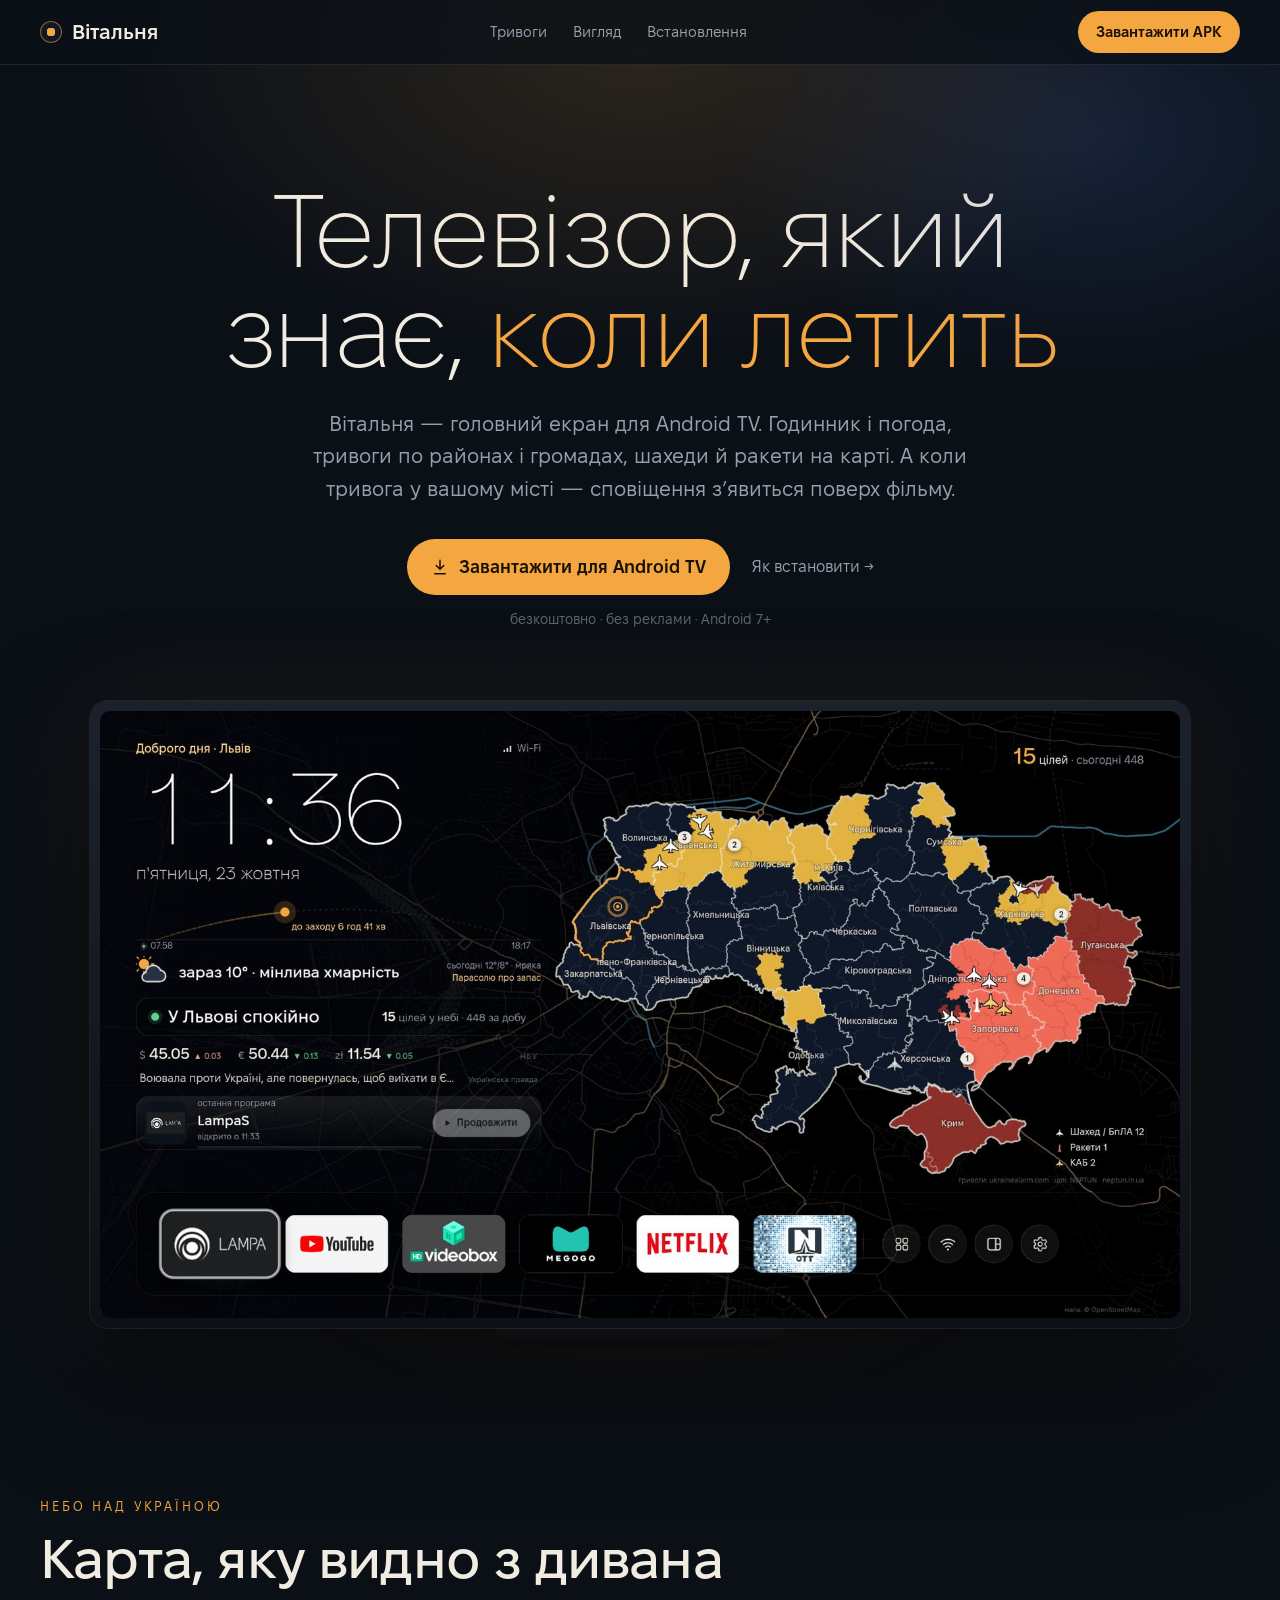
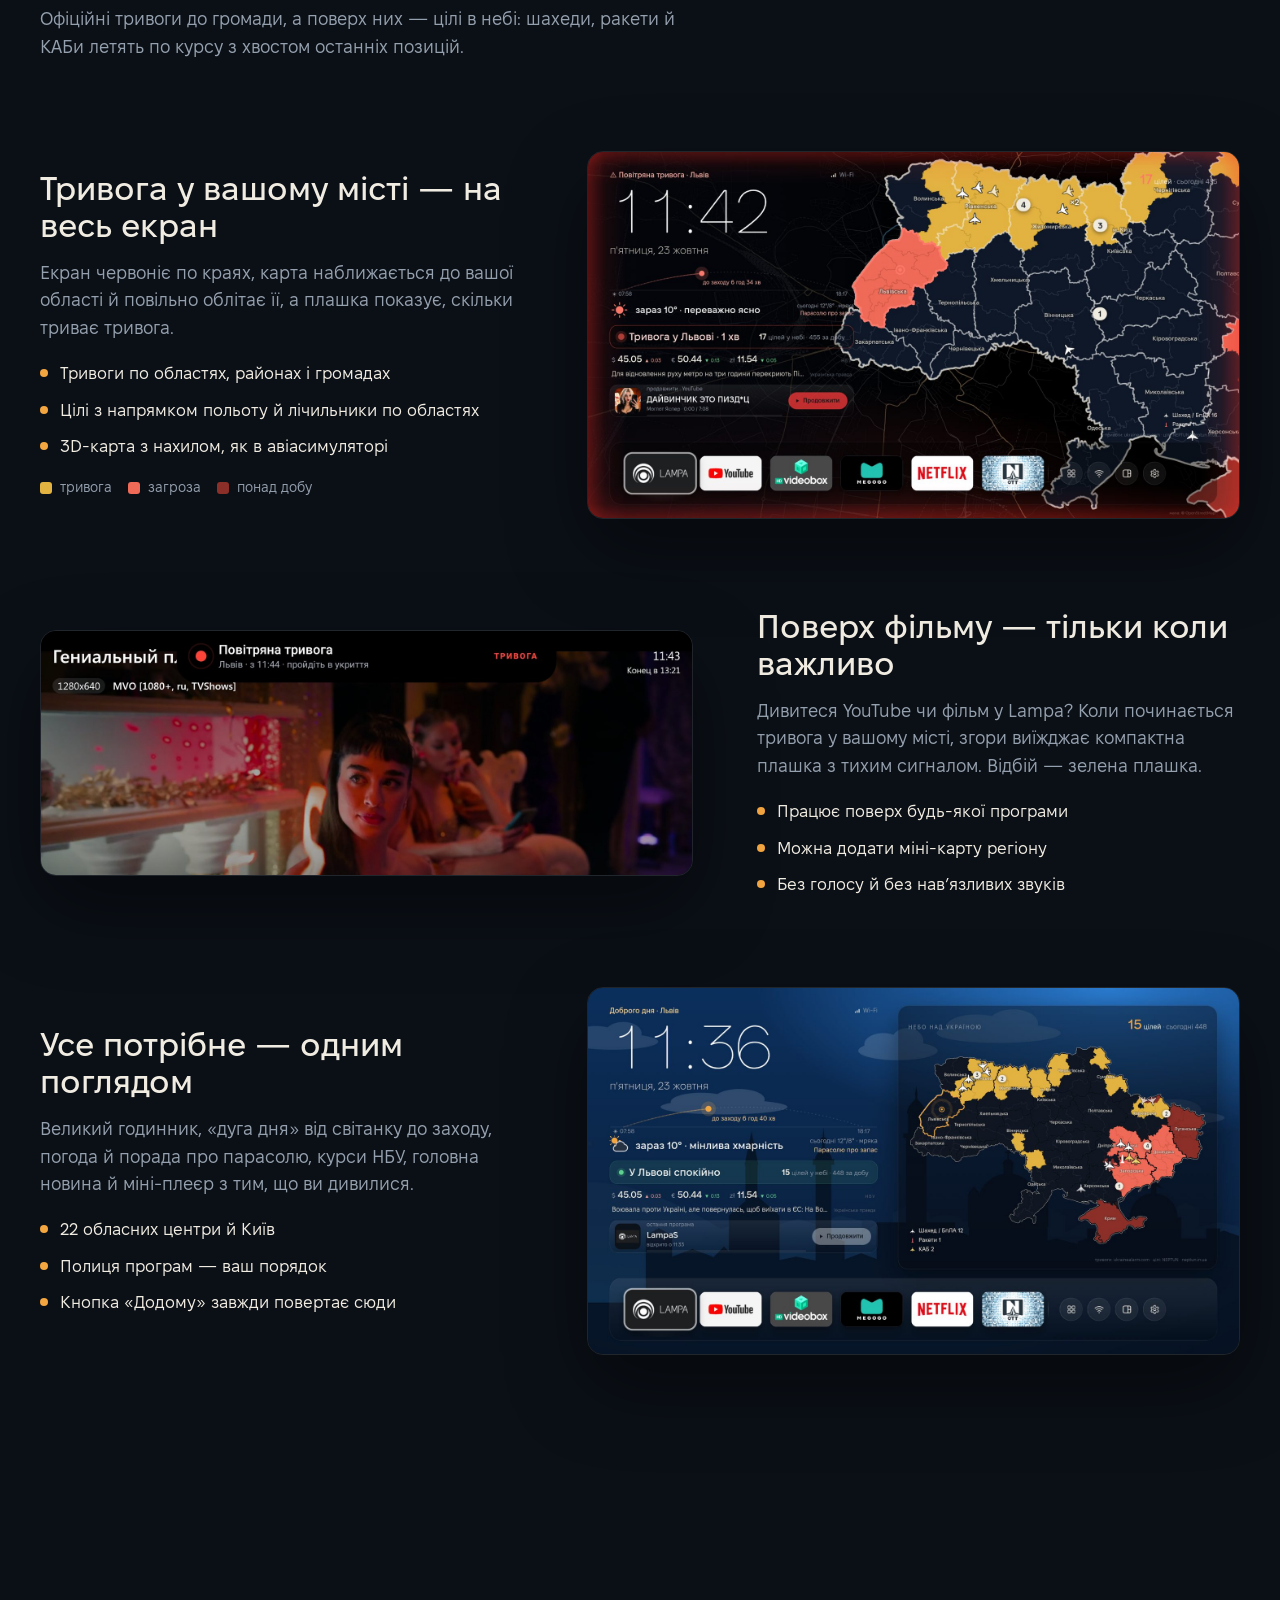
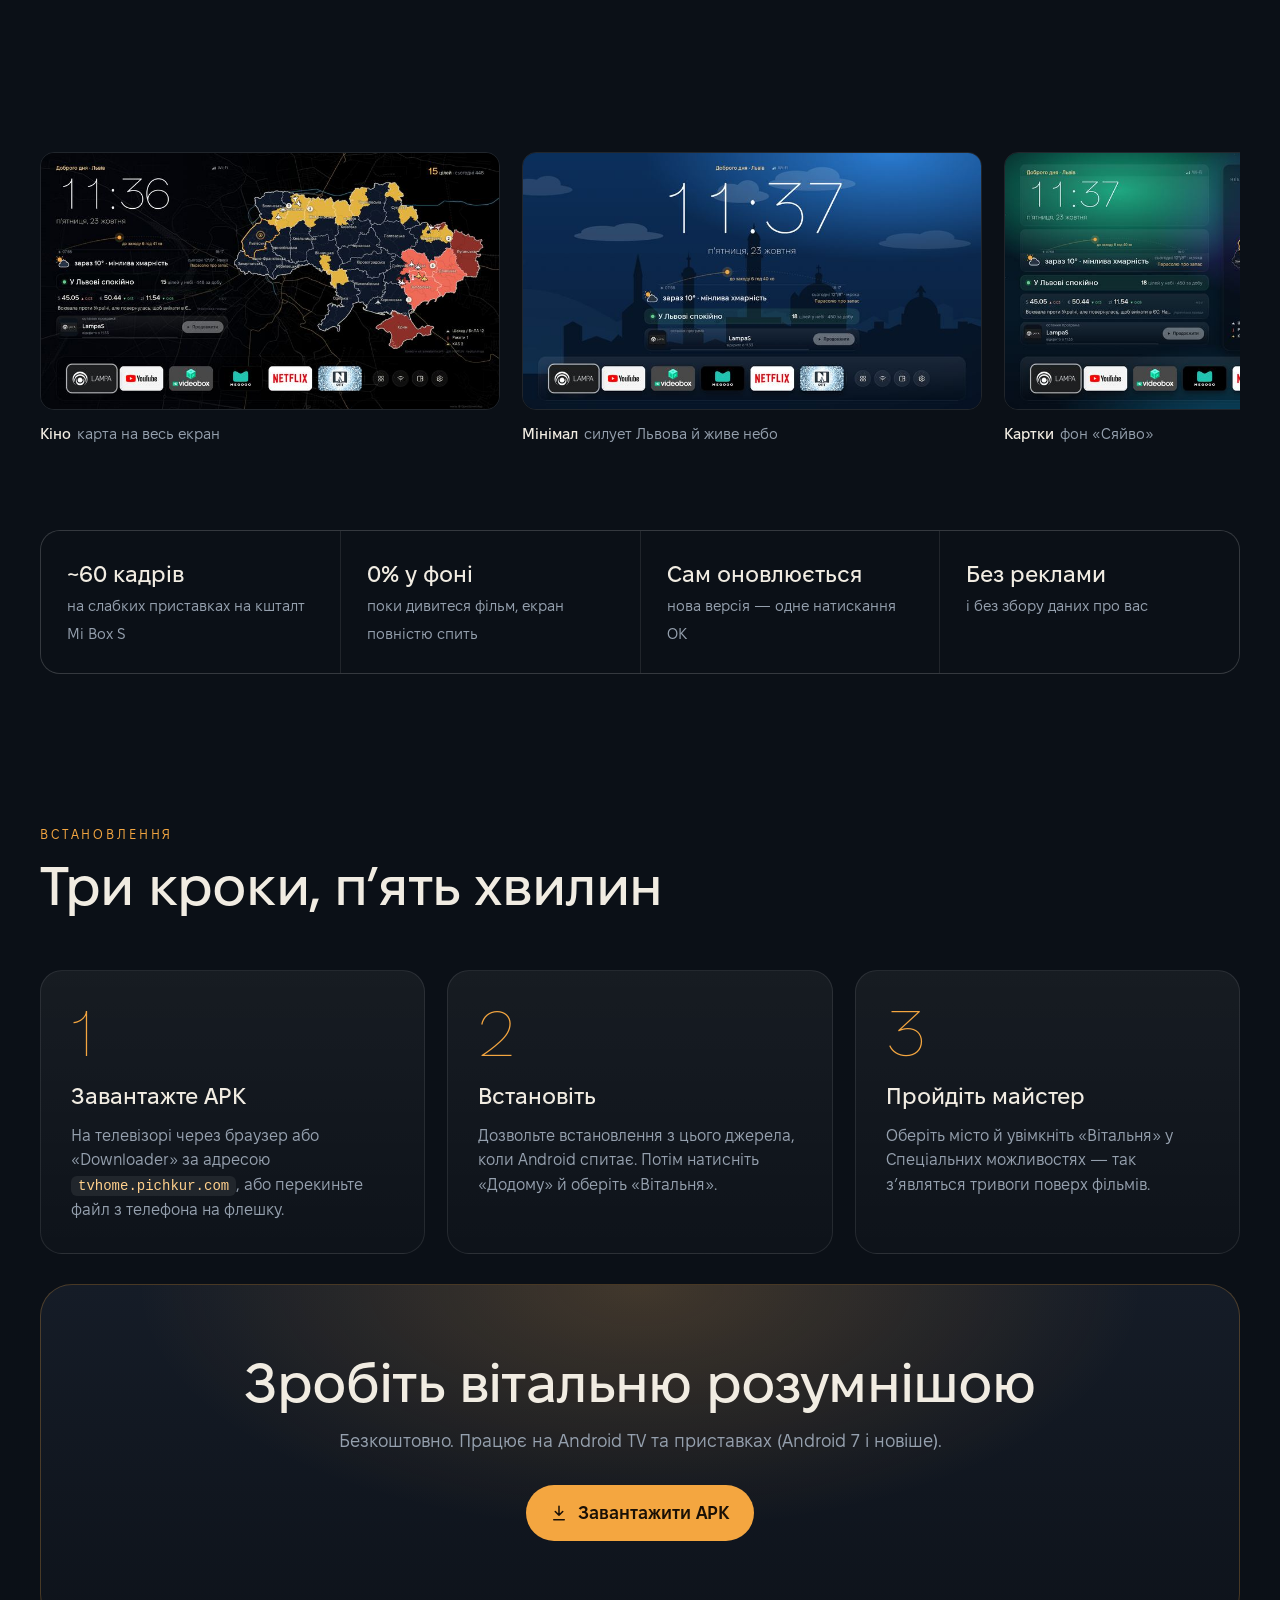
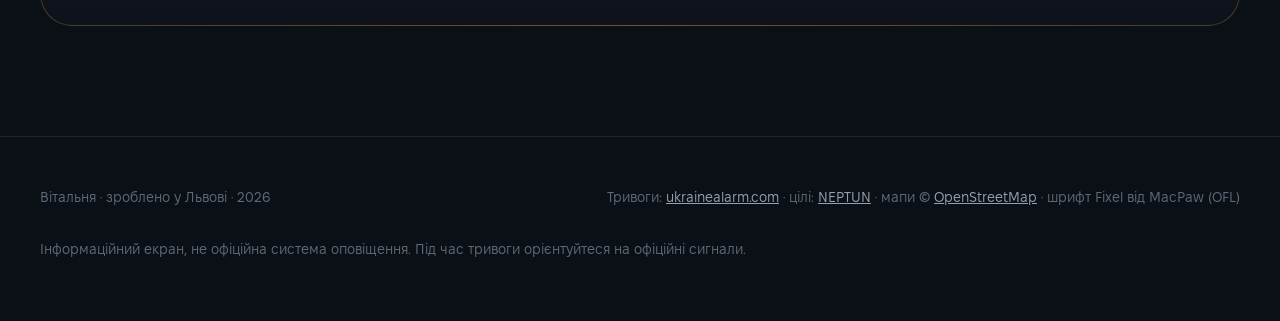
==== site/index.html @ 14747a19 "Landing page (site/) at tvhome.pichkur.com: hero with the TV, live alert count, features, layouts ga" ====
<!doctype html>
<html lang="uk">
<head>
<meta charset="utf-8">
<meta name="viewport" content="width=device-width, initial-scale=1">
<title>Вітальня — головний екран для Android TV</title>
<meta name="description" content="Головний екран для Android TV: годинник, погода, повітряні тривоги по районах і шахеди на карті в реальному часі. Безкоштовно, без реклами.">
<meta property="og:title" content="Вітальня — головний екран для Android TV">
<meta property="og:description" content="Тривоги по районах, шахеди на карті, сповіщення поверх фільмів. Безкоштовно.">
<meta property="og:image" content="img/hero.jpg">
<meta name="theme-color" content="#0b1017">
<link rel="icon" href="data:image/svg+xml,%3Csvg xmlns='http://www.w3.org/2000/svg' viewBox='0 0 32 32'%3E%3Ccircle cx='16' cy='16' r='15' fill='%230b1017'/%3E%3Ccircle cx='16' cy='16' r='6' fill='%23f4a640'/%3E%3C/svg%3E">
<style>
@font-face { font-family: 'Fixel Display'; src: url(fonts/FixelDisplay-Thin.woff2) format('woff2'); font-weight: 100; font-display: swap; }
@font-face { font-family: 'Fixel Display'; src: url(fonts/FixelDisplay-ExtraLight.woff2) format('woff2'); font-weight: 200; font-display: swap; }
@font-face { font-family: 'Fixel Display'; src: url(fonts/FixelDisplay-Medium.woff2) format('woff2'); font-weight: 500; font-display: swap; }
@font-face { font-family: 'Fixel Display'; src: url(fonts/FixelDisplay-SemiBold.woff2) format('woff2'); font-weight: 600; font-display: swap; }
@font-face { font-family: 'Fixel Text'; src: url(fonts/FixelText-Regular.woff2) format('woff2'); font-weight: 400; font-display: swap; }
@font-face { font-family: 'Fixel Text'; src: url(fonts/FixelText-Medium.woff2) format('woff2'); font-weight: 500; font-display: swap; }
@font-face { font-family: 'Fixel Text'; src: url(fonts/FixelText-SemiBold.woff2) format('woff2'); font-weight: 600; font-display: swap; }

:root {
  --ink: #0b1017; --ink-2: #111824; --ivory: #f1ece2; --muted: #95a0ae; --dim: #5f6a78;
  --amber: #f4a640; --amber-soft: #ffd08c; --red: #ff5a4e; --yellow: #e3b341; --green: #5fd38d;
  --line: rgba(255,255,255,.09);
}
* { box-sizing: border-box; margin: 0; padding: 0; }
html { scroll-behavior: smooth; }
body { background: var(--ink); color: var(--ivory); font-family: 'Fixel Text', system-ui, sans-serif; font-size: 18px; line-height: 1.55; -webkit-font-smoothing: antialiased; overflow-x: hidden; }
a { color: inherit; }
img { display: block; max-width: 100%; height: auto; }
.wrap { width: min(1200px, 100% - 32px); margin: 0 auto; }

/* ---------- top ---------- */
nav { position: sticky; top: 0; z-index: 10; backdrop-filter: blur(14px); -webkit-backdrop-filter: blur(14px); background: rgba(11,16,23,.72); border-bottom: 1px solid var(--line); }
nav .wrap { display: flex; align-items: center; justify-content: space-between; height: 64px; }
.brand { display: flex; align-items: center; gap: 10px; font-family: 'Fixel Display'; font-weight: 600; font-size: 20px; text-decoration: none; }
.brand i { width: 22px; height: 22px; border-radius: 50%; background: radial-gradient(circle, var(--amber) 0 30%, var(--ink-2) 32%); border: 1px solid rgba(244,166,64,.5); }
nav .links { display: flex; gap: 26px; font-size: 15px; color: var(--muted); }
nav .links a { text-decoration: none; }
nav .links a:hover { color: var(--ivory); }
.btn { display: inline-flex; align-items: center; gap: 10px; padding: 14px 24px; border-radius: 999px; background: var(--amber); color: #1a1006; font-weight: 600; text-decoration: none; transition: transform .2s, box-shadow .2s; }
.btn:hover { transform: translateY(-2px); box-shadow: 0 12px 30px rgba(244,166,64,.35); }
.btn.small { padding: 9px 18px; font-size: 15px; }
.btn svg { width: 18px; height: 18px; }
.ghost { color: var(--muted); text-decoration: none; font-size: 16px; }
.ghost:hover { color: var(--ivory); }

/* ---------- hero ---------- */
.hero { position: relative; padding: 90px 0 40px; text-align: center; }
.hero::before { content: ''; position: absolute; inset: -200px 0 auto; height: 900px; pointer-events: none;
  background: radial-gradient(60% 50% at 50% 20%, rgba(244,166,64,.14), transparent 70%), radial-gradient(40% 40% at 85% 30%, rgba(70,110,200,.18), transparent 70%); }
.kicker { display: inline-flex; align-items: center; gap: 10px; padding: 6px 14px 6px 8px; border-radius: 999px; border: 1px solid var(--line); background: rgba(255,255,255,.03); font-size: 14px; color: var(--muted); }
.kicker b { display: inline-flex; align-items: center; gap: 6px; padding: 2px 10px; border-radius: 999px; background: rgba(255,90,78,.14); color: #ffb3a8; font-weight: 500; }
.kicker b::before { content: ''; width: 7px; height: 7px; border-radius: 50%; background: var(--red); animation: pulse 1.6s ease-in-out infinite; }
.kicker.calm b { background: rgba(95,211,141,.12); color: #bdf2d1; }
.kicker.calm b::before { background: var(--green); }
@keyframes pulse { 50% { opacity: .35; transform: scale(1.4); } }
h1 { margin-top: 26px; font-family: 'Fixel Display'; font-weight: 200; font-size: clamp(44px, 8vw, 104px); line-height: .98; letter-spacing: -.025em; }
h1 em { font-style: normal; color: var(--amber); }
.lead { max-width: 680px; margin: 26px auto 0; font-size: clamp(17px, 2vw, 21px); color: var(--muted); }
.cta { display: flex; gap: 22px; align-items: center; justify-content: center; margin-top: 34px; flex-wrap: wrap; }
.ver { font-size: 14px; color: var(--dim); margin-top: 14px; }

/* the TV */
.tv { position: relative; width: min(1100px, 100%); margin: 70px auto 0; }
.tv .screen { position: relative; border-radius: 18px; padding: 10px; background: linear-gradient(180deg, #1c222c, #0d1117); box-shadow: 0 0 0 1px rgba(255,255,255,.08), 0 50px 120px rgba(0,0,0,.6), 0 0 120px rgba(244,166,64,.08); }
.tv .screen img { border-radius: 10px; width: 100%; aspect-ratio: 16/9; object-fit: cover; }
.tv .stand { width: 26%; height: 18px; margin: 0 auto; background: linear-gradient(180deg, #161b23, #0b0e13); border-radius: 0 0 14px 14px; }
.tv .glow { position: absolute; inset: 8% 10% -6%; z-index: -1; background: radial-gradient(closest-side, rgba(244,166,64,.22), transparent); filter: blur(40px); }

/* ---------- sections ---------- */
section { padding: 110px 0; }
.eyebrow { font-size: 13px; letter-spacing: .22em; text-transform: uppercase; color: var(--amber); }
h2 { margin-top: 14px; font-family: 'Fixel Display'; font-weight: 500; font-size: clamp(32px, 4.4vw, 54px); line-height: 1.05; letter-spacing: -.015em; max-width: 820px; }
.sub { margin-top: 18px; max-width: 640px; color: var(--muted); }

/* feature rows: text + screenshot, alternating */
.feature { display: grid; grid-template-columns: 1fr 1.35fr; gap: 64px; align-items: center; margin-top: 90px; }
.feature.flip { grid-template-columns: 1.35fr 1fr; }
.feature.flip .shot { order: -1; }
.feature h3 { font-family: 'Fixel Display'; font-weight: 500; font-size: 32px; line-height: 1.15; }
.feature p { margin-top: 14px; color: var(--muted); }
.feature ul { margin-top: 18px; list-style: none; display: grid; gap: 10px; }
.feature li { display: flex; gap: 12px; color: var(--ivory); font-size: 17px; }
.feature li::before { content: ''; flex: none; width: 8px; height: 8px; margin-top: 9px; border-radius: 50%; background: var(--amber); }
.shot { position: relative; border-radius: 16px; overflow: hidden; border: 1px solid var(--line); box-shadow: 0 30px 80px rgba(0,0,0,.45); }
.shot img { width: 100%; aspect-ratio: 16/9; object-fit: cover; }
.shot.crop img { object-position: 50% 0; aspect-ratio: 16/6; }
.legend { display: flex; gap: 16px; margin-top: 18px; flex-wrap: wrap; font-size: 14px; color: var(--muted); }
.legend span { display: inline-flex; align-items: center; gap: 8px; }
.legend i { width: 12px; height: 12px; border-radius: 3px; }

/* layouts gallery */
.gallery { margin-top: 50px; display: flex; gap: 22px; overflow-x: auto; scroll-snap-type: x mandatory; padding: 4px 0 24px; scrollbar-width: thin; }
.gallery figure { flex: 0 0 min(460px, 82vw); scroll-snap-align: start; }
.gallery img { border-radius: 14px; border: 1px solid var(--line); aspect-ratio: 16/9; object-fit: cover; }
.gallery figcaption { margin-top: 12px; font-size: 15px; color: var(--muted); }
.gallery figcaption b { color: var(--ivory); font-weight: 500; margin-right: 6px; }

/* install steps */
.steps { margin-top: 56px; display: grid; grid-template-columns: repeat(3, 1fr); gap: 22px; }
.step { padding: 30px; border-radius: 22px; background: linear-gradient(180deg, rgba(255,255,255,.05), rgba(255,255,255,.015)); border: 1px solid var(--line); }
.step .n { font-family: 'Fixel Display'; font-weight: 100; font-size: 64px; line-height: 1; color: var(--amber); }
.step h3 { margin-top: 14px; font-family: 'Fixel Display'; font-weight: 500; font-size: 22px; }
.step p { margin-top: 10px; font-size: 16px; color: var(--muted); }
.step code { font-family: ui-monospace, monospace; font-size: 14px; padding: 2px 7px; border-radius: 6px; background: rgba(255,255,255,.07); color: var(--amber-soft); }

/* download band */
.band { position: relative; margin-top: 30px; padding: 70px 40px; border-radius: 32px; text-align: center; overflow: hidden;
  background: radial-gradient(70% 120% at 50% 0%, rgba(244,166,64,.2), transparent 60%), linear-gradient(180deg, #151c27, #0e131b); border: 1px solid rgba(244,166,64,.25); }
.band h2 { margin: 0 auto; }
.band .sub { margin: 16px auto 0; }
.band .cta { margin-top: 30px; }

.facts { margin-top: 60px; display: grid; grid-template-columns: repeat(4, 1fr); gap: 1px; background: var(--line); border-radius: 20px; overflow: hidden; border: 1px solid var(--line); }
.facts div { background: var(--ink); padding: 26px; }
.facts b { display: block; font-family: 'Fixel Display'; font-weight: 500; font-size: 22px; }
.facts span { font-size: 15px; color: var(--muted); }

footer { padding: 50px 0 60px; border-top: 1px solid var(--line); color: var(--dim); font-size: 14px; }
footer .wrap { display: flex; justify-content: space-between; gap: 30px; flex-wrap: wrap; }
footer a { color: var(--muted); }

/* reveal on scroll */
.reveal { opacity: 0; transform: translateY(26px); transition: opacity .8s ease, transform .8s cubic-bezier(.16,1,.3,1); }
.reveal.in { opacity: 1; transform: none; }

@media (max-width: 860px) {
  nav .links { display: none; }
  .hero { padding-top: 60px; }
  .feature, .feature.flip { grid-template-columns: 1fr; gap: 28px; margin-top: 70px; }
  .feature.flip .shot { order: 0; }
  .steps, .facts { grid-template-columns: 1fr; }
  section { padding: 80px 0; }
  .band { padding: 50px 22px; }
}
@media (prefers-reduced-motion: reduce) { *, *::before { animation: none !important; transition: none !important; } .reveal { opacity: 1; transform: none; } }
</style>
</head>
<body>

<nav>
  <div class="wrap">
    <a class="brand" href="#"><i></i>Вітальня</a>
    <div class="links"><a href="#alerts">Тривоги</a><a href="#looks">Вигляд</a><a href="#install">Встановлення</a></div>
    <a class="btn small" href="api/public/download/tvhome.apk" download>Завантажити APK</a>
  </div>
</nav>

<header class="hero">
  <div class="wrap">
    <span class="kicker" id="live"><b>наживо</b><span id="live-text">завантажую дані про тривоги…</span></span>
    <h1>Телевізор, який<br>знає, <em>коли летить</em></h1>
    <p class="lead">Вітальня — головний екран для Android TV. Годинник і погода, тривоги по районах і громадах, шахеди й ракети на карті. А коли тривога у вашому місті — сповіщення з’явиться поверх фільму.</p>
    <div class="cta">
      <a class="btn" href="api/public/download/tvhome.apk" download><svg viewBox="0 0 24 24" fill="none" stroke="currentColor" stroke-width="2" stroke-linecap="round" stroke-linejoin="round"><path d="M12 3v12M7 10l5 5 5-5M5 21h14"/></svg>Завантажити для Android TV</a>
      <a class="ghost" href="#install">Як встановити →</a>
    </div>
    <div class="ver" id="ver">безкоштовно · без реклами · Android 7+</div>
    <div class="tv reveal">
      <div class="glow"></div>
      <div class="screen"><img src="img/hero.jpg" alt="Головний екран Вітальні: годинник, погода, статус тривоги у Львові й карта тривог України з цілями" width="1600" height="900"></div>
      <div class="stand"></div>
    </div>
  </div>
</header>

<section id="alerts">
  <div class="wrap">
    <div class="eyebrow reveal">Небо над Україною</div>
    <h2 class="reveal">Карта, яку видно з дивана</h2>
    <p class="sub reveal">Офіційні тривоги до громади, а поверх них — цілі в небі: шахеди, ракети й КАБи летять по курсу з хвостом останніх позицій.</p>

    <div class="feature reveal">
      <div>
        <h3>Тривога у вашому місті — на весь екран</h3>
        <p>Екран червоніє по краях, карта наближається до вашої області й повільно облітає її, а плашка показує, скільки триває тривога.</p>
        <ul><li>Тривоги по областях, районах і громадах</li><li>Цілі з напрямком польоту й лічильники по областях</li><li>3D-карта з нахилом, як в авіасимуляторі</li></ul>
        <div class="legend"><span><i style="background:var(--yellow)"></i>тривога</span><span><i style="background:#ef6a57"></i>загроза</span><span><i style="background:#8b2f28"></i>понад добу</span></div>
      </div>
      <div class="shot"><img src="img/alarm.jpg" alt="Тривожний режим: червоне світіння по краях, карта наближена до Львівщини" loading="lazy" width="1600" height="900"></div>
    </div>

    <div class="feature flip reveal">
      <div>
        <h3>Поверх фільму — тільки коли важливо</h3>
        <p>Дивитеся YouTube чи фільм у Lampa? Коли починається тривога у вашому місті, згори виїжджає компактна плашка з тихим сигналом. Відбій — зелена плашка.</p>
        <ul><li>Працює поверх будь-якої програми</li><li>Можна додати міні-карту регіону</li><li>Без голосу й без нав’язливих звуків</li></ul>
      </div>
      <div class="shot crop"><img src="img/notch.jpg" alt="Плашка «Повітряна тривога · Львів» поверх фільму" loading="lazy" width="1600" height="900"></div>
    </div>

    <div class="feature reveal">
      <div>
        <h3>Усе потрібне — одним поглядом</h3>
        <p>Великий годинник, «дуга дня» від світанку до заходу, погода й порада про парасолю, курси НБУ, головна новина й міні-плеєр з тим, що ви дивилися.</p>
        <ul><li>22 обласних центри й Київ</li><li>Полиця програм — ваш порядок</li><li>Кнопка «Додому» завжди повертає сюди</li></ul>
      </div>
      <div class="shot"><img src="img/classic.jpg" alt="Класичний макет: годинник, погода, курси, плеєр і карта" loading="lazy" width="1600" height="900"></div>
    </div>
  </div>
</section>

<section id="looks" style="padding-top:40px">
  <div class="wrap">
    <div class="eyebrow reveal">Вигляд</div>
    <h2 class="reveal">5 тем, 6 макетів, живі фони</h2>
    <p class="sub reveal">Від «Кіно» з картою на весь екран до спокійного «Мінімалу». Фон — мапа вулиць вашого міста або силует Львова з живим небом за справжньою погодою.</p>
    <div class="gallery reveal">
      <figure><img src="img/hero-s.jpg" alt="" loading="lazy"><figcaption><b>Кіно</b>карта на весь екран</figcaption></figure>
      <figure><img src="img/minimal-s.jpg" alt="" loading="lazy"><figcaption><b>Мінімал</b>силует Львова й живе небо</figcaption></figure>
      <figure><img src="img/cards-s.jpg" alt="" loading="lazy"><figcaption><b>Картки</b>фон «Сяйво»</figcaption></figure>
      <figure><img src="img/mirror-s.jpg" alt="" loading="lazy"><figcaption><b>Дзеркало</b>карта ліворуч</figcaption></figure>
      <figure><img src="img/terminal-s.jpg" alt="" loading="lazy"><figcaption><b>Термінал</b>зелений люмінофор</figcaption></figure>
      <figure><img src="img/paper-s.jpg" alt="" loading="lazy"><figcaption><b>Папір</b>світла денна тема</figcaption></figure>
      <figure><img src="img/settings-s.jpg" alt="" loading="lazy"><figcaption><b>Налаштування</b>усе з пульта</figcaption></figure>
    </div>
    <div class="facts reveal">
      <div><b>~60 кадрів</b><span>на слабких приставках на кшталт Mi Box S</span></div>
      <div><b>0% у фоні</b><span>поки дивитеся фільм, екран повністю спить</span></div>
      <div><b>Сам оновлюється</b><span>нова версія — одне натискання ОК</span></div>
      <div><b>Без реклами</b><span>і без збору даних про вас</span></div>
    </div>
  </div>
</section>

<section id="install" style="padding-top:40px">
  <div class="wrap">
    <div class="eyebrow reveal">Встановлення</div>
    <h2 class="reveal">Три кроки, п’ять хвилин</h2>
    <div class="steps">
      <div class="step reveal"><div class="n">1</div><h3>Завантажте APK</h3><p>На телевізорі через браузер або «Downloader» за адресою <code>tvhome.pichkur.com</code>, або перекиньте файл з телефона на флешку.</p></div>
      <div class="step reveal"><div class="n">2</div><h3>Встановіть</h3><p>Дозвольте встановлення з цього джерела, коли Android спитає. Потім натисніть «Додому» й оберіть «Вітальня».</p></div>
      <div class="step reveal"><div class="n">3</div><h3>Пройдіть майстер</h3><p>Оберіть місто й увімкніть «Вітальня» у Спеціальних можливостях — так з’являться тривоги поверх фільмів.</p></div>
    </div>
    <div class="band reveal">
      <h2>Зробіть вітальню розумнішою</h2>
      <p class="sub">Безкоштовно. Працює на Android TV та приставках (Android 7 і новіше).</p>
      <div class="cta"><a class="btn" href="api/public/download/tvhome.apk" download><svg viewBox="0 0 24 24" fill="none" stroke="currentColor" stroke-width="2" stroke-linecap="round" stroke-linejoin="round"><path d="M12 3v12M7 10l5 5 5-5M5 21h14"/></svg>Завантажити APK</a></div>
      <div class="ver" id="ver2"></div>
    </div>
  </div>
</section>

<footer>
  <div class="wrap">
    <div>Вітальня · зроблено у Львові · <span id="year"></span></div>
    <div>Тривоги: <a href="https://map.ukrainealarm.com" rel="noopener">ukrainealarm.com</a> · цілі: <a href="https://neptun.in.ua" rel="noopener">NEPTUN</a> · мапи © <a href="https://www.openstreetmap.org/copyright" rel="noopener">OpenStreetMap</a> · шрифт Fixel від MacPaw (OFL)</div>
    <div>Інформаційний екран, не офіційна система оповіщення. Під час тривоги орієнтуйтеся на офіційні сигнали.</div>
  </div>
</footer>

<script>
(function () {
  document.getElementById('year').textContent = new Date().getFullYear();
  // reveal on scroll
  var io = 'IntersectionObserver' in window ? new IntersectionObserver(function (es) {
    es.forEach(function (e) { if (e.isIntersecting) { e.target.classList.add('in'); io.unobserve(e.target); } });
  }, { threshold: .12 }) : null;
  document.querySelectorAll('.reveal').forEach(function (el) { io ? io.observe(el) : el.classList.add('in'); });
  // latest version
  fetch('api/public/version').then(function (r) { return r.json(); }).then(function (v) {
    if (!v.versionName) return;
    var t = 'версія ' + v.versionName + ' · безкоштовно · без реклами · Android 7+';
    document.getElementById('ver').textContent = t;
    document.getElementById('ver2').textContent = 'версія ' + v.versionName;
  }).catch(function () {});
  // live alerts count
  var NAMES = 25;
  fetch('api/public/alerts').then(function (r) { return r.json(); }).then(function (a) {
    var states = Object.keys(a.states || {}).length, districts = Object.keys(a.districts || {}).length, comm = Object.keys(a.communities || {}).length;
    var live = document.getElementById('live'), t = document.getElementById('live-text');
    if (!states && !districts && !comm) { live.classList.add('calm'); t.textContent = 'зараз в Україні тривог немає'; return; }
    var parts = [];
    if (states) parts.push(states + ' ' + (states % 10 === 1 && states % 100 !== 11 ? 'область' : states % 10 >= 2 && states % 10 <= 4 && (states % 100 < 12 || states % 100 > 14) ? 'області' : 'областей'));
    if (districts) parts.push(districts + ' ' + (districts % 10 === 1 && districts % 100 !== 11 ? 'район' : districts % 10 >= 2 && districts % 10 <= 4 && (districts % 100 < 12 || districts % 100 > 14) ? 'райони' : 'районів'));
    t.textContent = 'зараз тривога: ' + parts.join(' й ');
  }).catch(function () { document.getElementById('live').style.display = 'none'; });
})();
</script>
</body>
</html>
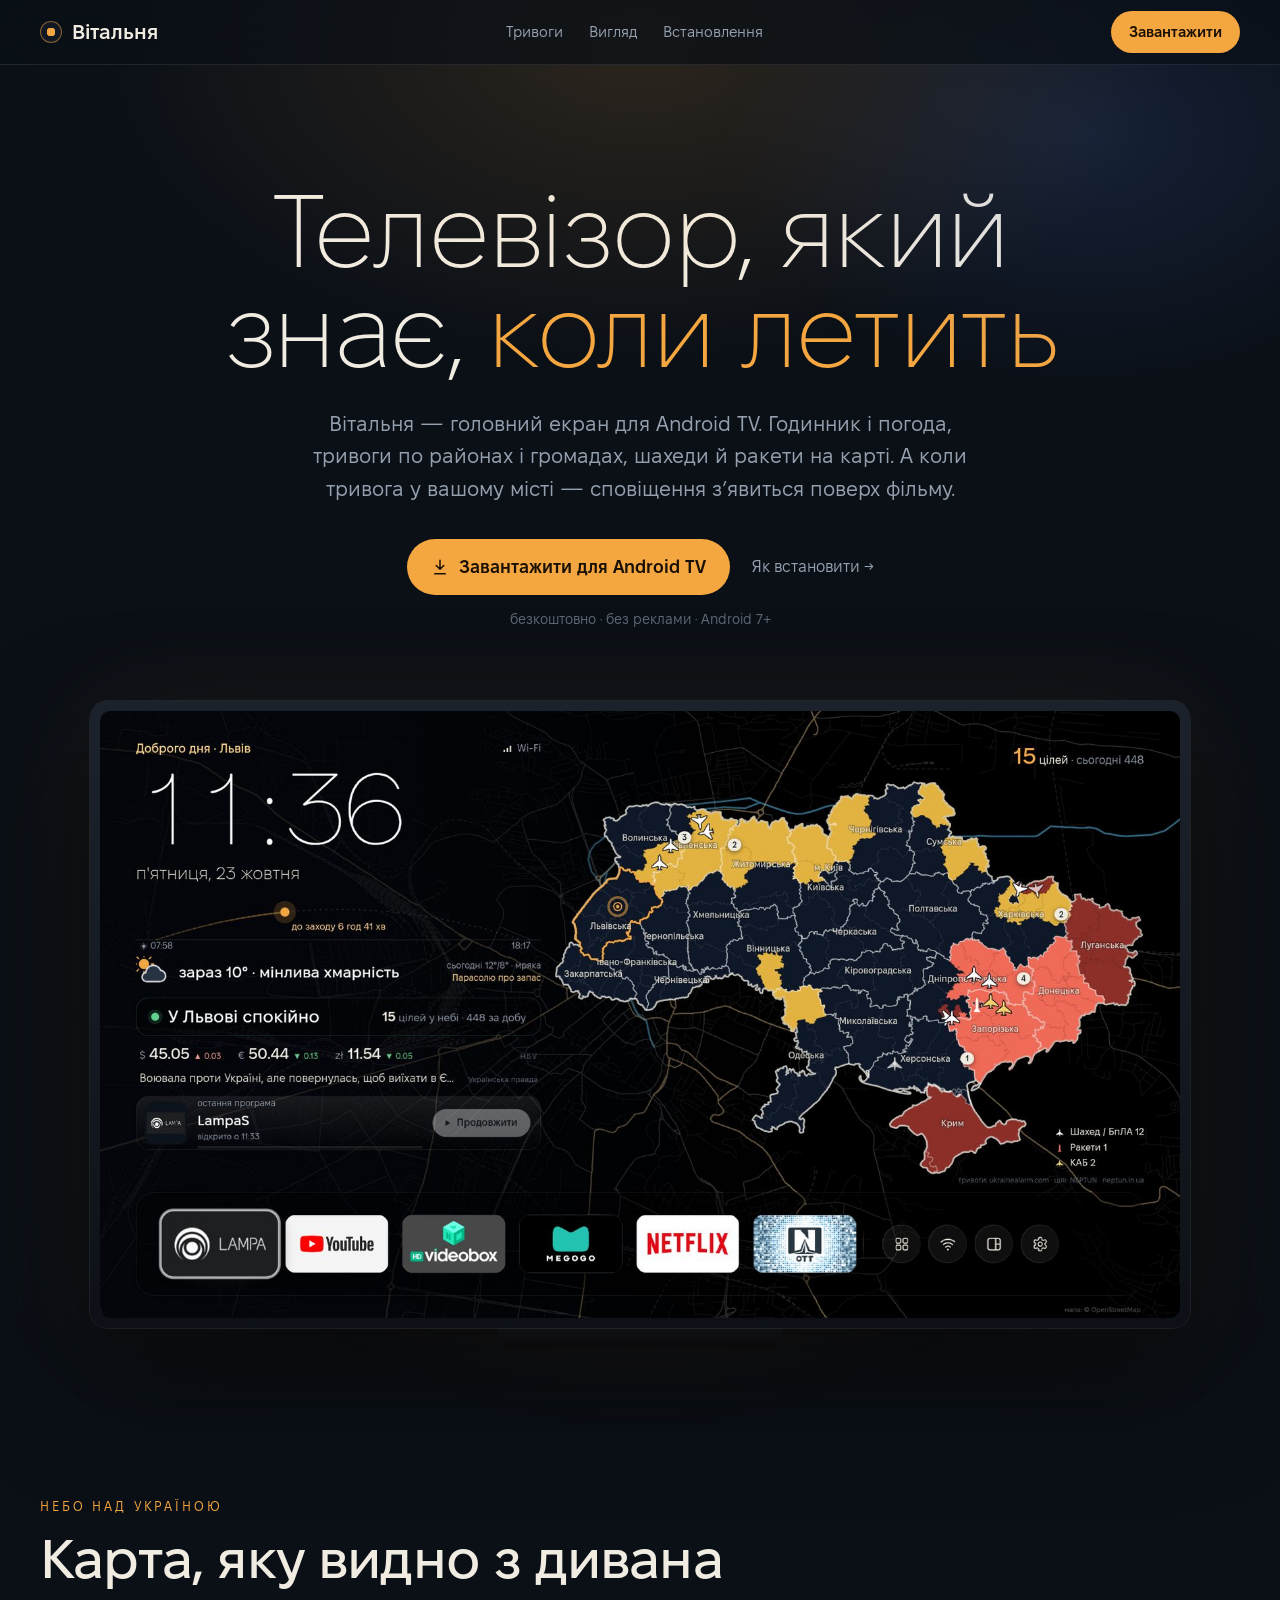
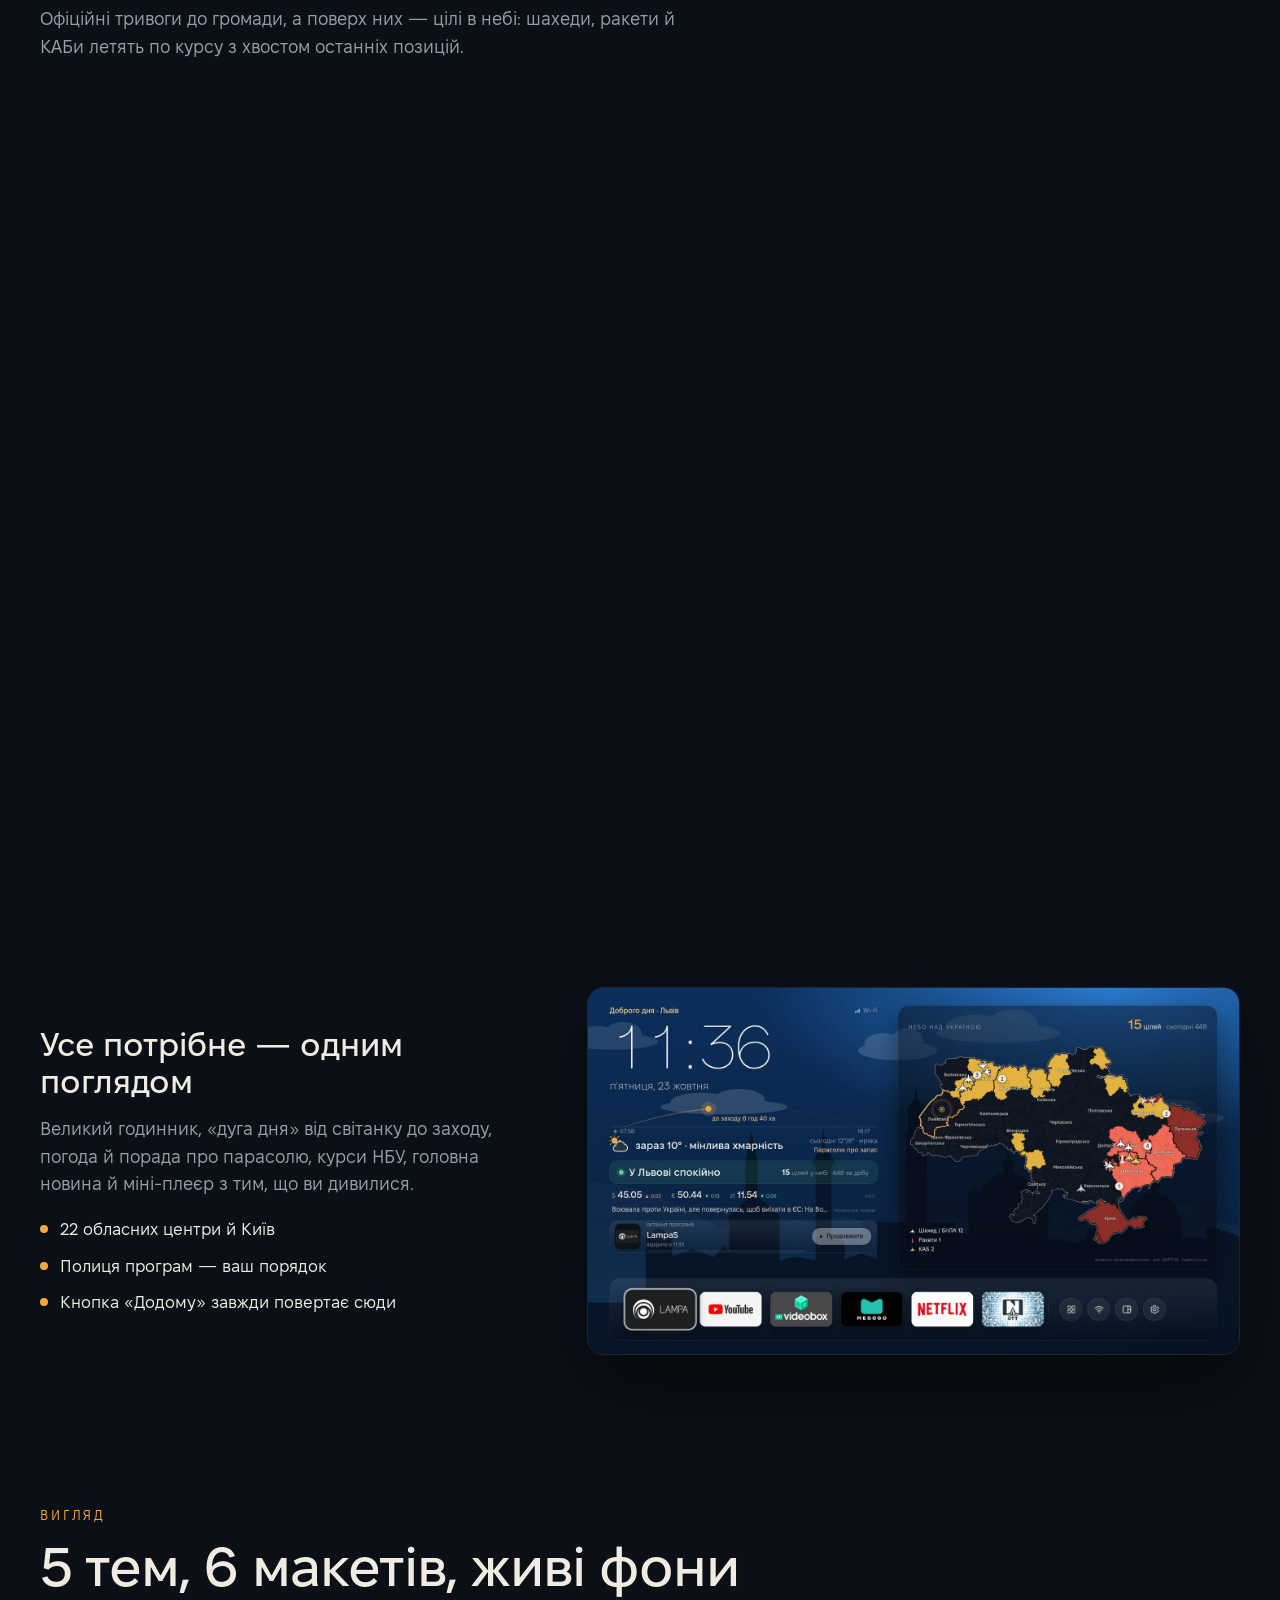
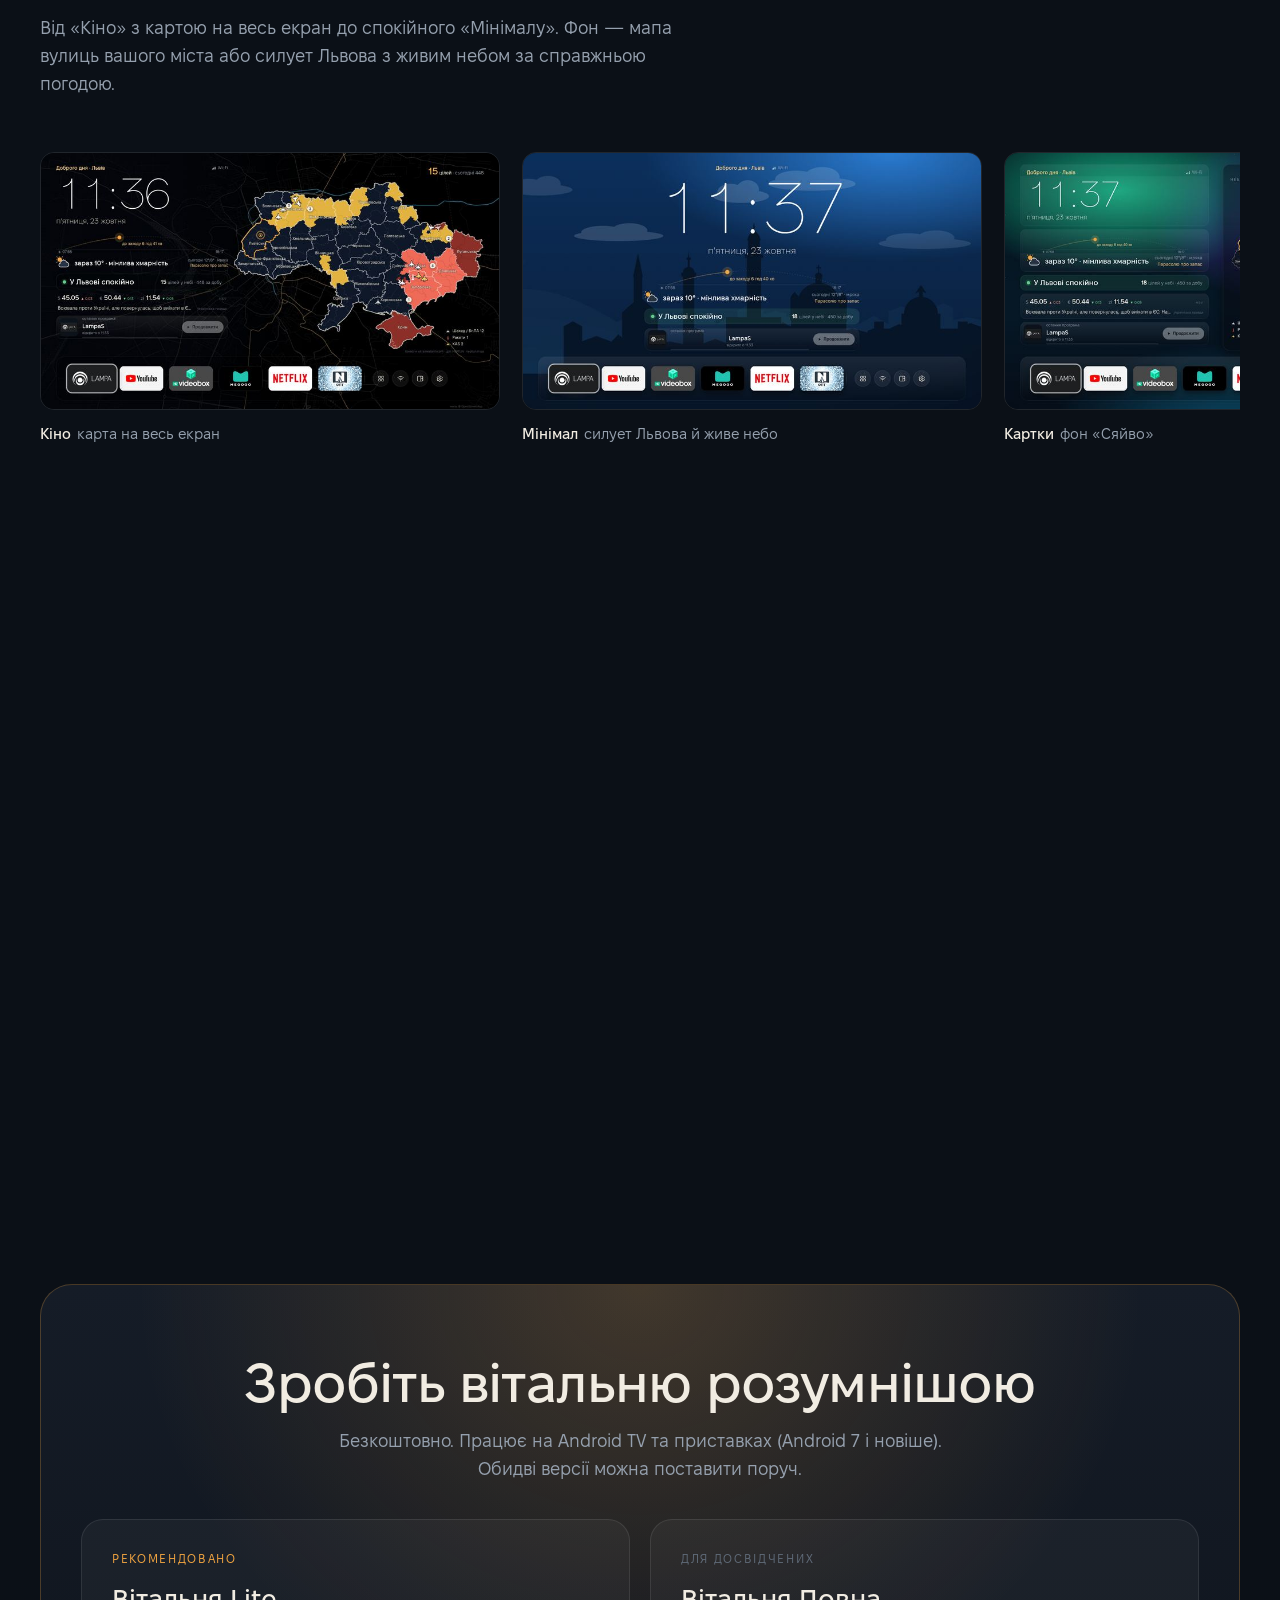
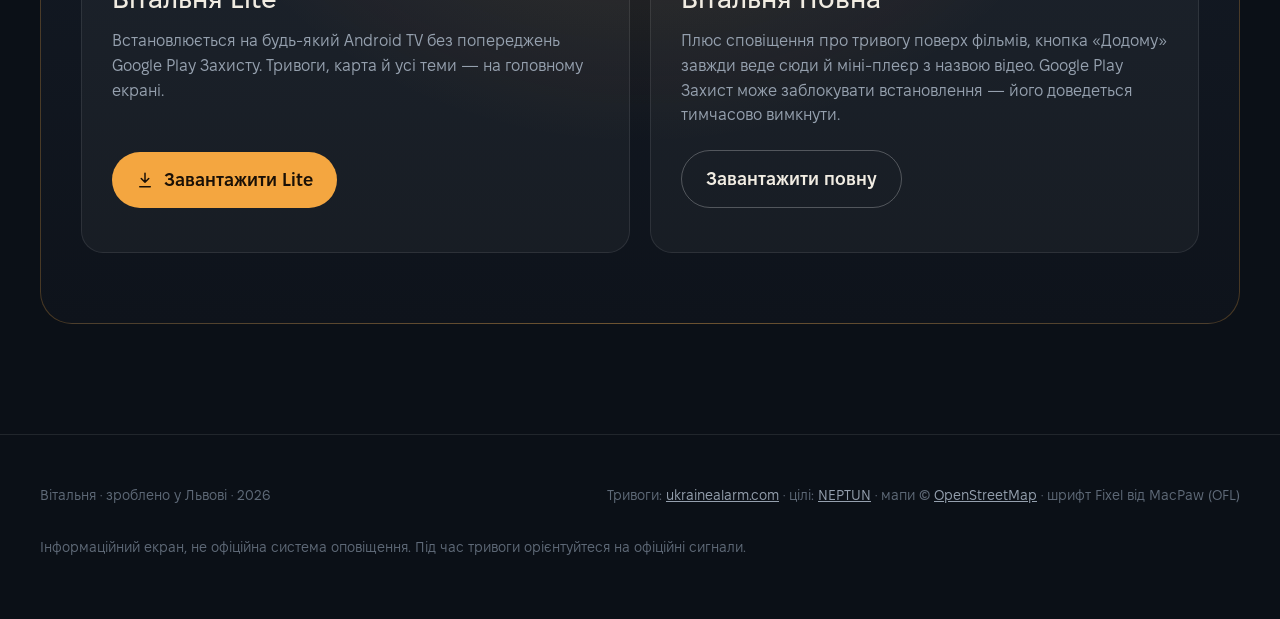
==== commit 23cdbb14: "Site: Lite (recommended) and Full download options Co-Authored-By: Claude Opus 5.5 <noreply@anthropi" ====
--- a/site/index.html
+++ b/site/index.html
@@ -113,6 +113,15 @@
 .band .sub { margin: 16px auto 0; }
 .band .cta { margin-top: 30px; }
 
+.editions { margin-top: 36px; display: grid; grid-template-columns: 1fr 1fr; gap: 20px; text-align: left; }
+.ed { padding: 30px; border-radius: 22px; background: rgba(255,255,255,.04); border: 1px solid var(--line); display: flex; flex-direction: column; align-items: flex-start; }
+.ed h3 { margin-top: 10px; font-family: 'Fixel Display'; font-weight: 500; font-size: 26px; }
+.ed p { margin: 10px 0 22px; font-size: 16px; color: var(--muted); flex: 1; }
+.ed-tag { font-size: 12px; letter-spacing: .14em; text-transform: uppercase; color: var(--amber); }
+.ed-tag.dim { color: var(--dim); }
+.ghostbtn { background: transparent; color: var(--ivory); border: 1px solid rgba(255,255,255,.25); }
+.ghostbtn:hover { box-shadow: none; border-color: var(--ivory); }
+@media (max-width: 860px) { .editions { grid-template-columns: 1fr; } }
 .facts { margin-top: 60px; display: grid; grid-template-columns: repeat(4, 1fr); gap: 1px; background: var(--line); border-radius: 20px; overflow: hidden; border: 1px solid var(--line); }
 .facts div { background: var(--ink); padding: 26px; }
 .facts b { display: block; font-family: 'Fixel Display'; font-weight: 500; font-size: 22px; }
@@ -144,7 +153,7 @@
   <div class="wrap">
     <a class="brand" href="#"><i></i>Вітальня</a>
     <div class="links"><a href="#alerts">Тривоги</a><a href="#looks">Вигляд</a><a href="#install">Встановлення</a></div>
-    <a class="btn small" href="api/public/download/tvhome.apk" download>Завантажити APK</a>
+    <a class="btn small" href="#download">Завантажити</a>
   </div>
 </nav>
 
@@ -154,7 +163,7 @@
     <h1>Телевізор, який<br>знає, <em>коли летить</em></h1>
     <p class="lead">Вітальня — головний екран для Android TV. Годинник і погода, тривоги по районах і громадах, шахеди й ракети на карті. А коли тривога у вашому місті — сповіщення з’явиться поверх фільму.</p>
     <div class="cta">
-      <a class="btn" href="api/public/download/tvhome.apk" download><svg viewBox="0 0 24 24" fill="none" stroke="currentColor" stroke-width="2" stroke-linecap="round" stroke-linejoin="round"><path d="M12 3v12M7 10l5 5 5-5M5 21h14"/></svg>Завантажити для Android TV</a>
+      <a class="btn" href="#download"><svg viewBox="0 0 24 24" fill="none" stroke="currentColor" stroke-width="2" stroke-linecap="round" stroke-linejoin="round"><path d="M12 3v12M7 10l5 5 5-5M5 21h14"/></svg>Завантажити для Android TV</a>
       <a class="ghost" href="#install">Як встановити →</a>
     </div>
     <div class="ver" id="ver">безкоштовно · без реклами · Android 7+</div>
@@ -231,14 +240,28 @@
     <h2 class="reveal">Три кроки, п’ять хвилин</h2>
     <div class="steps">
       <div class="step reveal"><div class="n">1</div><h3>Завантажте APK</h3><p>На телевізорі через браузер або «Downloader» за адресою <code>tvhome.pichkur.com</code>, або перекиньте файл з телефона на флешку.</p></div>
-      <div class="step reveal"><div class="n">2</div><h3>Встановіть</h3><p>Дозвольте встановлення з цього джерела, коли Android спитає. Потім натисніть «Додому» й оберіть «Вітальня».</p></div>
-      <div class="step reveal"><div class="n">3</div><h3>Пройдіть майстер</h3><p>Оберіть місто й увімкніть «Вітальня» у Спеціальних можливостях — так з’являться тривоги поверх фільмів.</p></div>
-    </div>
-    <div class="band reveal">
+      <div class="step reveal"><div class="n">2</div><h3>Встановіть</h3><p>Дозвольте встановлення з цього джерела, коли Android спитає. Потім натисніть «Додому» й оберіть «Вітальня», або відкривайте її плиткою з програм.</p></div>
+      <div class="step reveal"><div class="n">3</div><h3>Пройдіть майстер</h3><p>Оберіть місто — і готово. У повній версії ще увімкніть «Вітальня» у Спеціальних можливостях, щоб тривоги з’являлися поверх фільмів.</p></div>
+    </div>
+    <div class="band reveal" id="download">
       <h2>Зробіть вітальню розумнішою</h2>
-      <p class="sub">Безкоштовно. Працює на Android TV та приставках (Android 7 і новіше).</p>
-      <div class="cta"><a class="btn" href="api/public/download/tvhome.apk" download><svg viewBox="0 0 24 24" fill="none" stroke="currentColor" stroke-width="2" stroke-linecap="round" stroke-linejoin="round"><path d="M12 3v12M7 10l5 5 5-5M5 21h14"/></svg>Завантажити APK</a></div>
-      <div class="ver" id="ver2"></div>
+      <p class="sub">Безкоштовно. Працює на Android TV та приставках (Android 7 і новіше). Обидві версії можна поставити поруч.</p>
+      <div class="editions">
+        <div class="ed">
+          <div class="ed-tag">Рекомендовано</div>
+          <h3>Вітальня Lite</h3>
+          <p>Встановлюється на будь-який Android TV без попереджень Google Play Захисту. Тривоги, карта й усі теми — на головному екрані.</p>
+          <a class="btn" href="api/public/download/tvhome-lite.apk" download><svg viewBox="0 0 24 24" fill="none" stroke="currentColor" stroke-width="2" stroke-linecap="round" stroke-linejoin="round"><path d="M12 3v12M7 10l5 5 5-5M5 21h14"/></svg>Завантажити Lite</a>
+          <div class="ver" id="ver-lite"></div>
+        </div>
+        <div class="ed">
+          <div class="ed-tag dim">Для досвідчених</div>
+          <h3>Вітальня Повна</h3>
+          <p>Плюс сповіщення про тривогу поверх фільмів, кнопка «Додому» завжди веде сюди й міні-плеєр з назвою відео. Google Play Захист може заблокувати встановлення — його доведеться тимчасово вимкнути.</p>
+          <a class="btn ghostbtn" href="api/public/download/tvhome.apk" download>Завантажити повну</a>
+          <div class="ver" id="ver2"></div>
+        </div>
+      </div>
     </div>
   </div>
 </section>
@@ -265,6 +288,7 @@
     var t = 'версія ' + v.versionName + ' · безкоштовно · без реклами · Android 7+';
     document.getElementById('ver').textContent = t;
     document.getElementById('ver2').textContent = 'версія ' + v.versionName;
+    fetch('api/public/version-lite').then(function (r) { return r.json(); }).then(function (l) { if (l.versionName) document.getElementById('ver-lite').textContent = 'версія ' + l.versionName; }).catch(function () {});
   }).catch(function () {});
   // live alerts count
   var NAMES = 25;
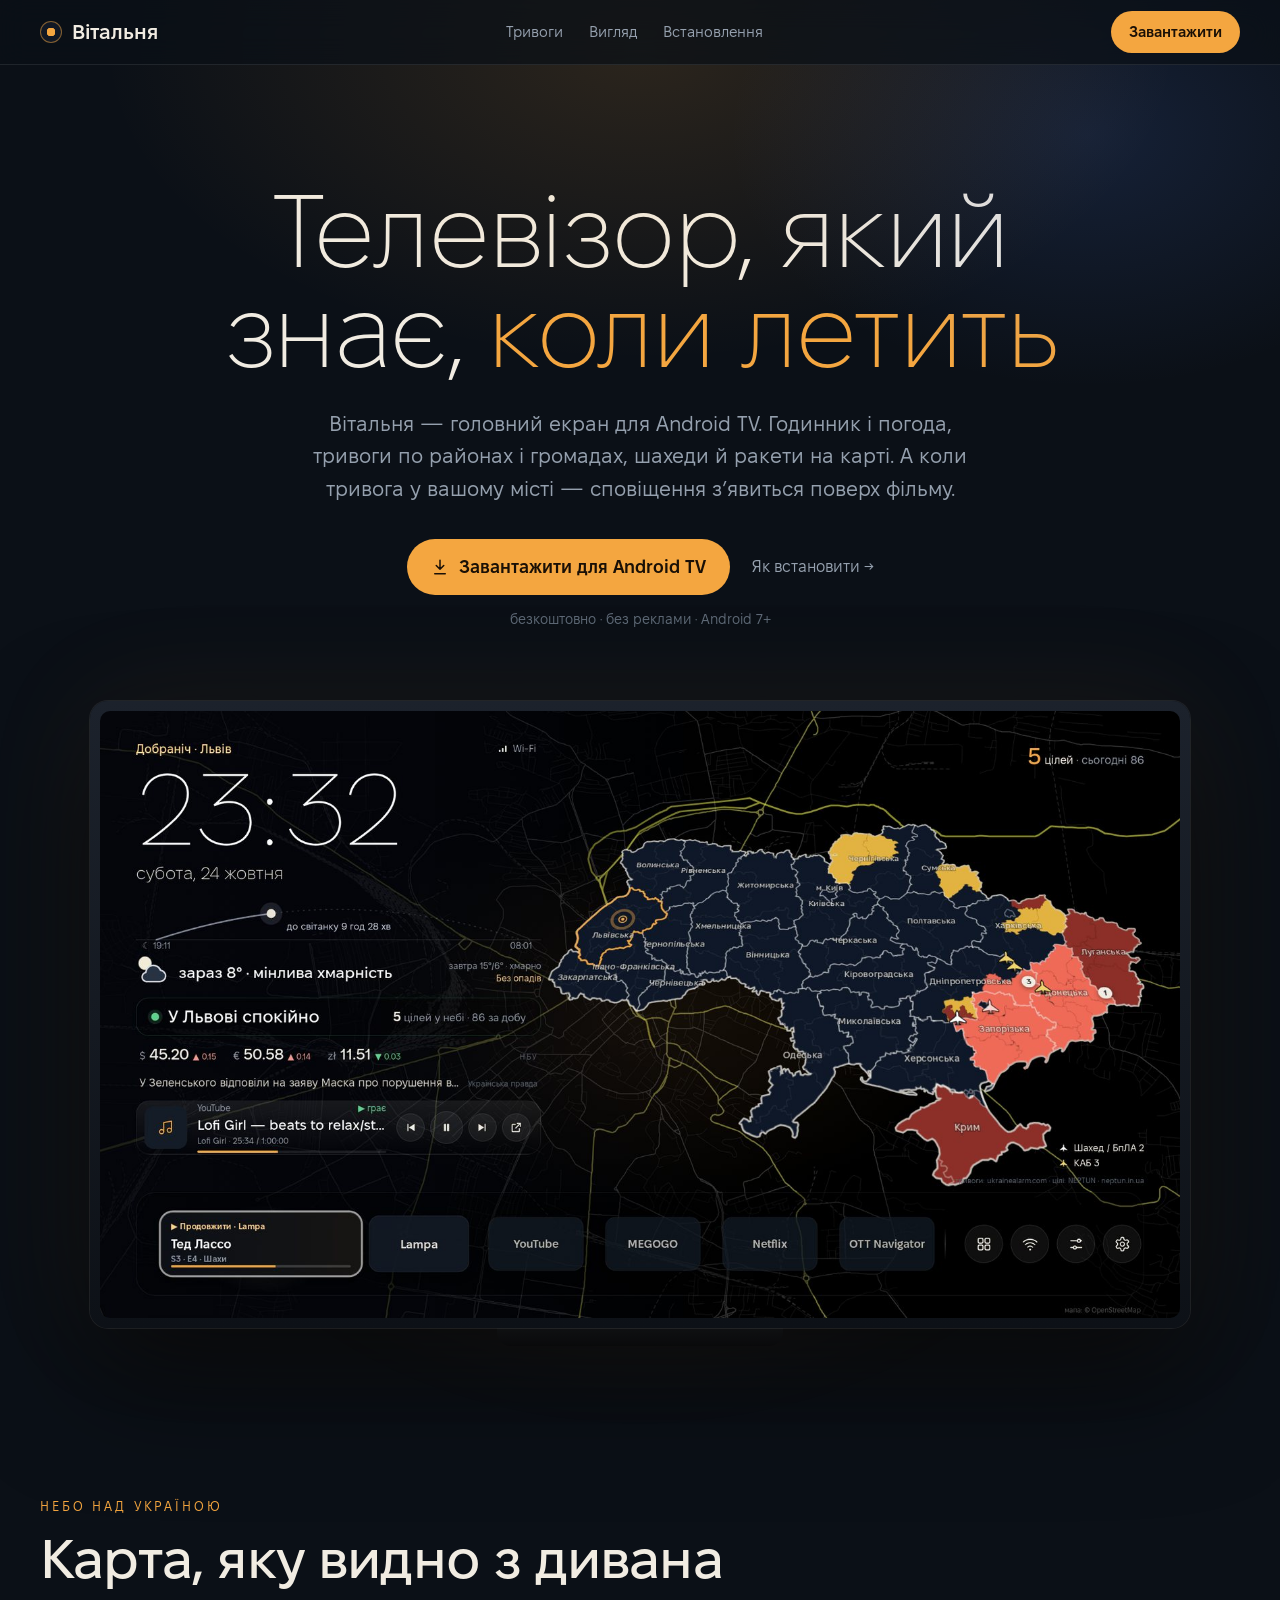
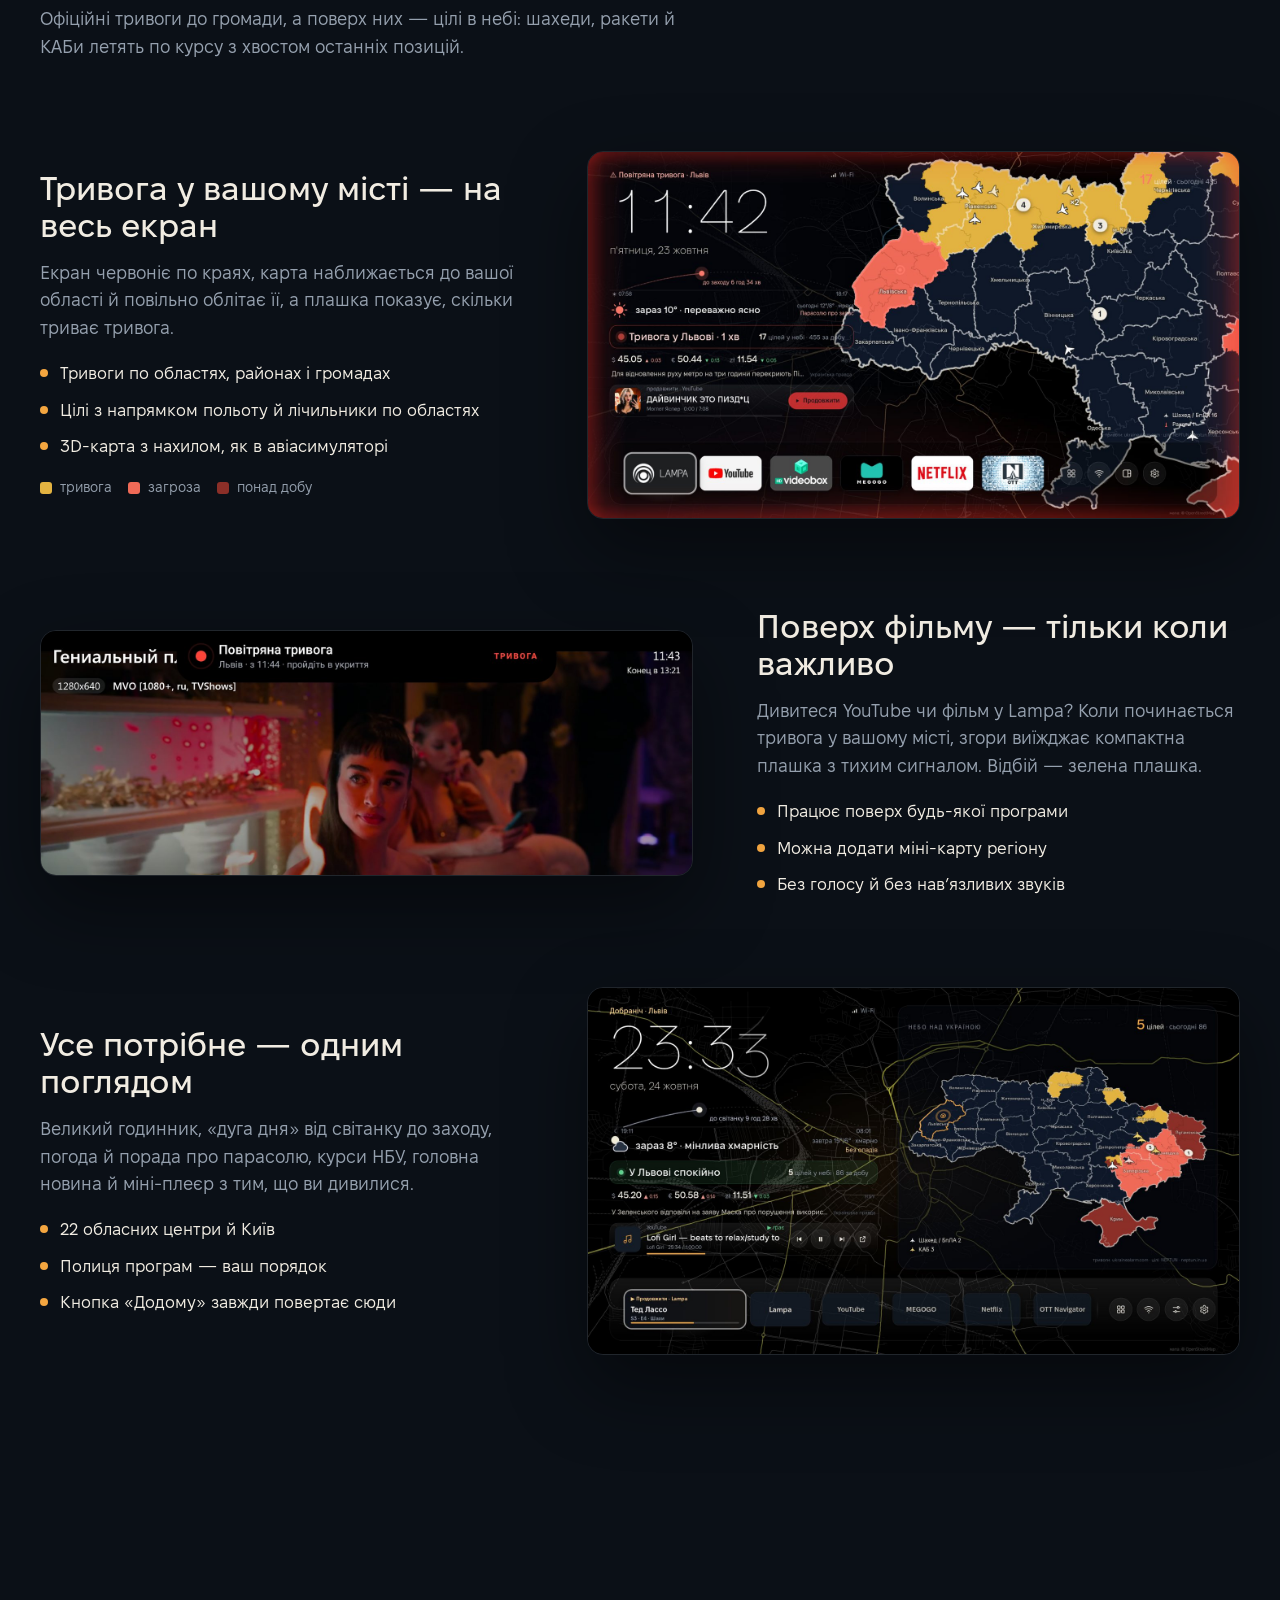
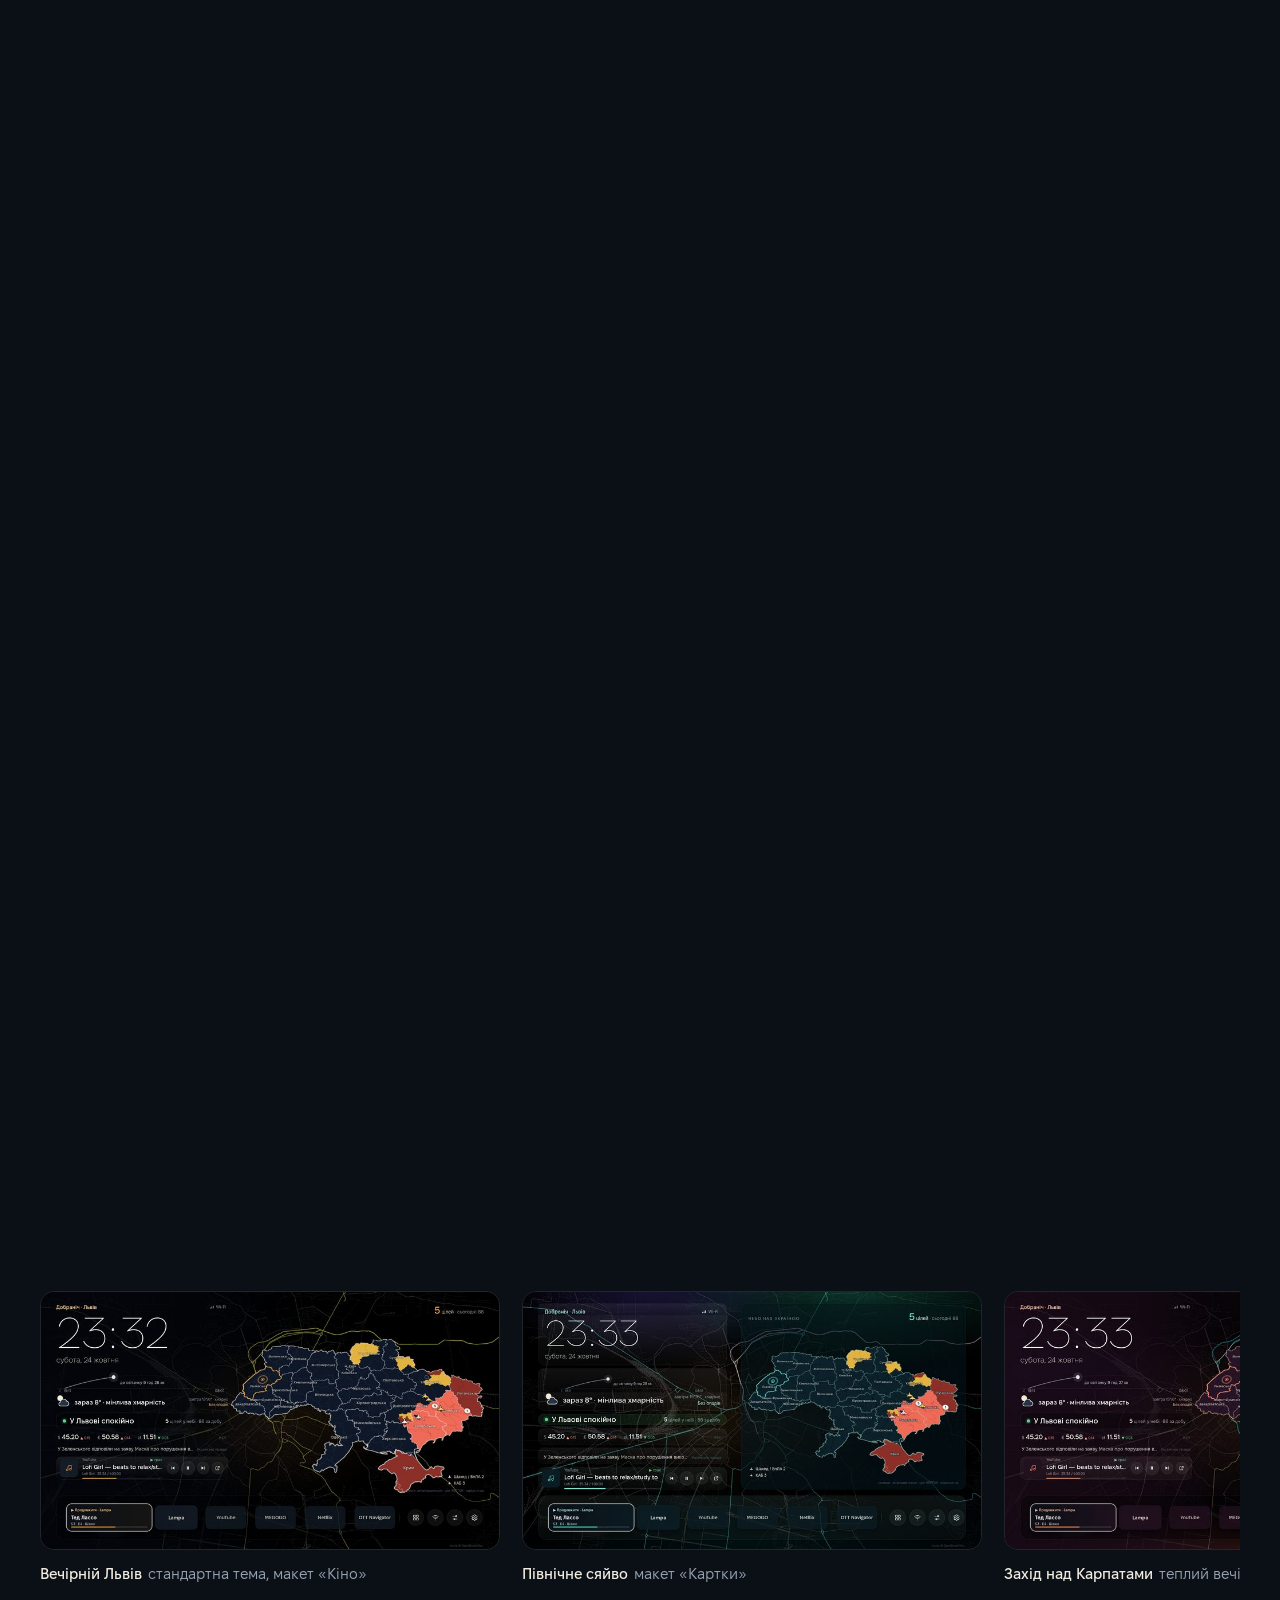
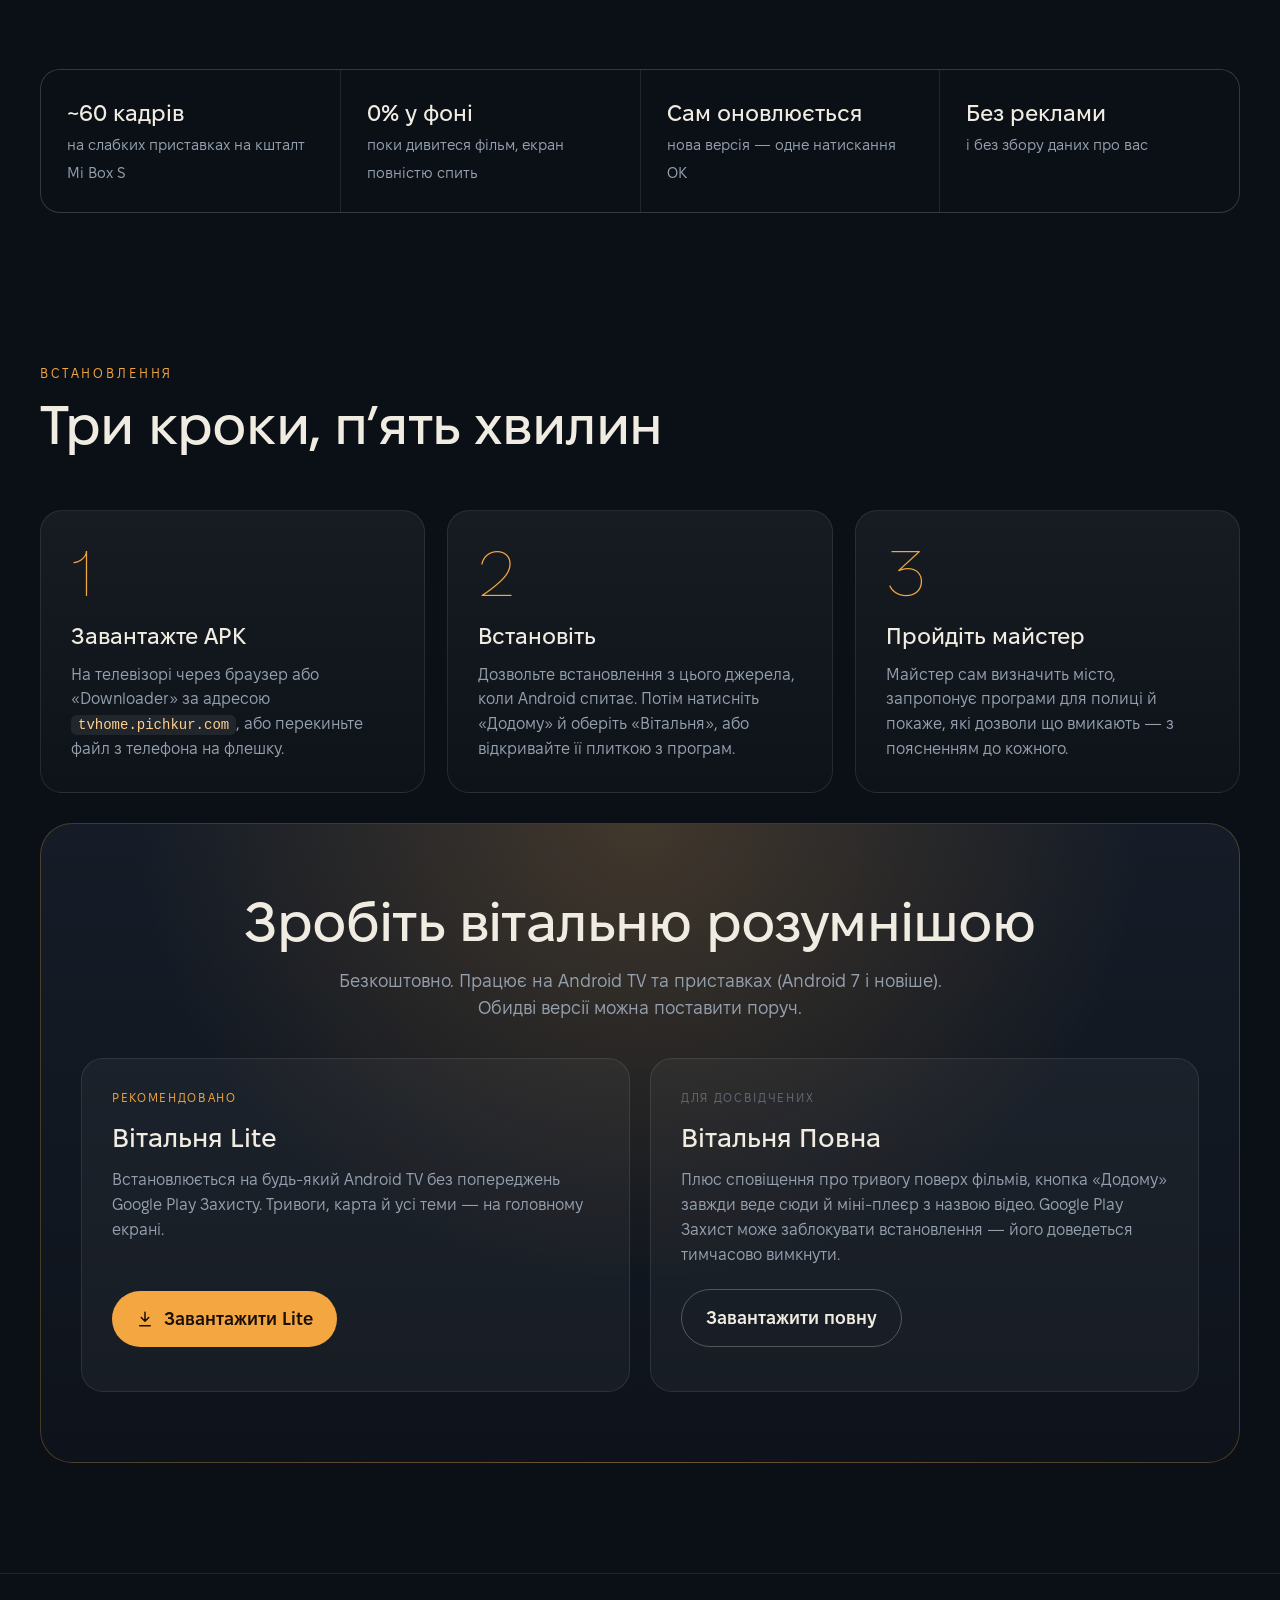
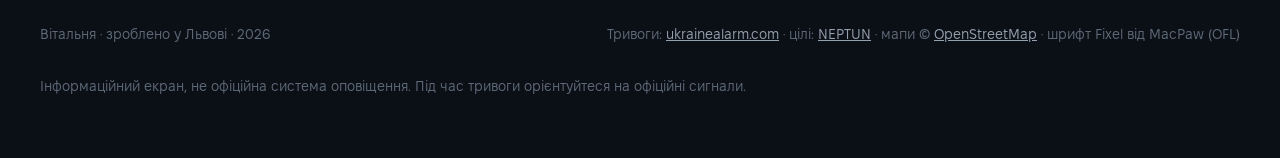
==== commit 18e53617: "Fresh screenshots on the site and in the README (new themes, settings, builder, phone remote); site " ====
--- a/site/index.html
+++ b/site/index.html
@@ -7,7 +7,7 @@
 <meta name="description" content="Головний екран для Android TV: годинник, погода, повітряні тривоги по районах і шахеди на карті в реальному часі. Безкоштовно, без реклами.">
 <meta property="og:title" content="Вітальня — головний екран для Android TV">
 <meta property="og:description" content="Тривоги по районах, шахеди на карті, сповіщення поверх фільмів. Безкоштовно.">
-<meta property="og:image" content="img/hero.jpg">
+<meta property="og:image" content="img/hero.jpg?v=146">
 <meta name="theme-color" content="#0b1017">
 <link rel="icon" href="data:image/svg+xml,%3Csvg xmlns='http://www.w3.org/2000/svg' viewBox='0 0 32 32'%3E%3Ccircle cx='16' cy='16' r='15' fill='%230b1017'/%3E%3Ccircle cx='16' cy='16' r='6' fill='%23f4a640'/%3E%3C/svg%3E">
 <style>
@@ -145,6 +145,9 @@
   .band { padding: 50px 22px; }
 }
 @media (prefers-reduced-motion: reduce) { *, *::before { animation: none !important; transition: none !important; } .reveal { opacity: 1; transform: none; } }
+.phones { display: grid; grid-template-columns: 1.35fr .65fr; gap: 22px; align-items: end; }
+.phones .pm img { width: 100%; border-radius: 26px; border: 1px solid var(--line); box-shadow: 0 30px 80px rgba(0,0,0,.45); }
+@media (max-width: 760px) { .phones { grid-template-columns: 1fr; } .phones .pm { max-width: 300px; margin: 0 auto; } }
 </style>
 </head>
 <body>
@@ -169,7 +172,7 @@
     <div class="ver" id="ver">безкоштовно · без реклами · Android 7+</div>
     <div class="tv reveal">
       <div class="glow"></div>
-      <div class="screen"><img src="img/hero.jpg" alt="Головний екран Вітальні: годинник, погода, статус тривоги у Львові й карта тривог України з цілями" width="1600" height="900"></div>
+      <div class="screen"><img src="img/hero.jpg?v=146" alt="Головний екран Вітальні: годинник, погода, статус тривоги у Львові й карта тривог України з цілями" width="1600" height="900"></div>
       <div class="stand"></div>
     </div>
   </div>
@@ -188,7 +191,7 @@
         <ul><li>Тривоги по областях, районах і громадах</li><li>Цілі з напрямком польоту й лічильники по областях</li><li>3D-карта з нахилом, як в авіасимуляторі</li></ul>
         <div class="legend"><span><i style="background:var(--yellow)"></i>тривога</span><span><i style="background:#ef6a57"></i>загроза</span><span><i style="background:#8b2f28"></i>понад добу</span></div>
       </div>
-      <div class="shot"><img src="img/alarm.jpg" alt="Тривожний режим: червоне світіння по краях, карта наближена до Львівщини" loading="lazy" width="1600" height="900"></div>
+      <div class="shot"><img src="img/alarm.jpg?v=146" alt="Тривожний режим: червоне світіння по краях, карта наближена до Львівщини" loading="lazy" width="1600" height="900"></div>
     </div>
 
     <div class="feature flip reveal">
@@ -197,7 +200,7 @@
         <p>Дивитеся YouTube чи фільм у Lampa? Коли починається тривога у вашому місті, згори виїжджає компактна плашка з тихим сигналом. Відбій — зелена плашка.</p>
         <ul><li>Працює поверх будь-якої програми</li><li>Можна додати міні-карту регіону</li><li>Без голосу й без нав’язливих звуків</li></ul>
       </div>
-      <div class="shot crop"><img src="img/notch.jpg" alt="Плашка «Повітряна тривога · Львів» поверх фільму" loading="lazy" width="1600" height="900"></div>
+      <div class="shot crop"><img src="img/notch.jpg?v=146" alt="Плашка «Повітряна тривога · Львів» поверх фільму" loading="lazy" width="1600" height="900"></div>
     </div>
 
     <div class="feature reveal">
@@ -206,24 +209,52 @@
         <p>Великий годинник, «дуга дня» від світанку до заходу, погода й порада про парасолю, курси НБУ, головна новина й міні-плеєр з тим, що ви дивилися.</p>
         <ul><li>22 обласних центри й Київ</li><li>Полиця програм — ваш порядок</li><li>Кнопка «Додому» завжди повертає сюди</li></ul>
       </div>
-      <div class="shot"><img src="img/classic.jpg" alt="Класичний макет: годинник, погода, курси, плеєр і карта" loading="lazy" width="1600" height="900"></div>
+      <div class="shot"><img src="img/classic.jpg?v=146" alt="Класичний макет: годинник, погода, курси, плеєр і карта" loading="lazy" width="1600" height="900"></div>
     </div>
   </div>
 </section>
 
+<section id="phone" style="padding-top:40px">
+  <div class="wrap">
+    <div class="feature reveal">
+      <div>
+        <h3>Клавіатура й пульт — у телефоні</h3>
+        <p>Наведіть камеру телефону на QR-код у налаштуваннях — і пишіть з телефону в будь-якому полі на телевізорі: пошук YouTube чи Lampa, пароль Wi‑Fi. Кирилицею теж, без жодних застосунків.</p>
+        <ul><li>Текст з’являється на телевізорі одразу, поки ви пишете</li><li>Стрілки, ОК, «Назад», «Додому», пауза, гучність, запуск програм</li><li>Працює в домашній мережі, захищено шестизначним кодом</li></ul>
+      </div>
+      <div class="phones"><div class="shot"><img src="img/phone-tv.jpg?v=146" alt="Налаштування → Телефон: QR-код і код для підключення" loading="lazy" width="1600" height="900"></div><div class="pm"><img src="img/phone.jpg?v=146" alt="Пульт «Вітальні» на телефоні: поле для тексту, круглий джойстик, медіа й гучність" loading="lazy"></div></div>
+    </div>
+
+    <div class="feature flip reveal">
+      <div>
+        <h3>Свій екран — із конструктора</h3>
+        <p>Будь-який блок можна сховати, пересунути, зробити більшим. Додайте тиждень зі святами, футбол з емблемами, відлік днів, нотатку, фото дня чи другий годинник. Праворуч — карта, великий годинник, календар або фото.</p>
+        <ul><li>12 кольорів акценту, 4 шрифти</li><li>Годинник тонкий, жирний, табло, стрілки чи словами</li><li>«Скинути все» повертає як було</li></ul>
+      </div>
+      <div class="shot"><img src="img/builder.jpg?v=146" alt="Екран, зібраний у конструкторі: стрілочний годинник, тиждень, відлік днів, другий годинник і календар" loading="lazy" width="1600" height="900"></div>
+    </div>
+  </div>
+</section>
+
 <section id="looks" style="padding-top:40px">
   <div class="wrap">
     <div class="eyebrow reveal">Вигляд</div>
-    <h2 class="reveal">5 тем, 6 макетів, живі фони</h2>
-    <p class="sub reveal">Від «Кіно» з картою на весь екран до спокійного «Мінімалу». Фон — мапа вулиць вашого міста або силует Львова з живим небом за справжньою погодою.</p>
+    <h2 class="reveal">6 тем, 6 макетів, живі фони</h2>
+    <p class="sub reveal">Кожна тема — свій настрій для всього екрана: мапа вулиць, скло, карта й полиця в одній гамі. А ще лінія фронту DeepStateMAP і погода над усією Україною замість карти тривог.</p>
     <div class="gallery reveal">
-      <figure><img src="img/hero-s.jpg" alt="" loading="lazy"><figcaption><b>Кіно</b>карта на весь екран</figcaption></figure>
-      <figure><img src="img/minimal-s.jpg" alt="" loading="lazy"><figcaption><b>Мінімал</b>силует Львова й живе небо</figcaption></figure>
-      <figure><img src="img/cards-s.jpg" alt="" loading="lazy"><figcaption><b>Картки</b>фон «Сяйво»</figcaption></figure>
-      <figure><img src="img/mirror-s.jpg" alt="" loading="lazy"><figcaption><b>Дзеркало</b>карта ліворуч</figcaption></figure>
-      <figure><img src="img/terminal-s.jpg" alt="" loading="lazy"><figcaption><b>Термінал</b>зелений люмінофор</figcaption></figure>
-      <figure><img src="img/paper-s.jpg" alt="" loading="lazy"><figcaption><b>Папір</b>світла денна тема</figcaption></figure>
-      <figure><img src="img/settings-s.jpg" alt="" loading="lazy"><figcaption><b>Налаштування</b>усе з пульта</figcaption></figure>
+      <figure><img src="img/hero-s.jpg?v=146" alt="" loading="lazy"><figcaption><b>Вечірній Львів</b>стандартна тема, макет «Кіно»</figcaption></figure>
+      <figure><img src="img/cards-s.jpg?v=146" alt="" loading="lazy"><figcaption><b>Північне сяйво</b>макет «Картки»</figcaption></figure>
+      <figure><img src="img/sunset-s.jpg?v=146" alt="" loading="lazy"><figcaption><b>Захід над Карпатами</b>теплий вечір</figcaption></figure>
+      <figure><img src="img/mirror-s.jpg?v=146" alt="" loading="lazy"><figcaption><b>Сапфір і золото</b>макет «Дзеркало»</figcaption></figure>
+      <figure><img src="img/neon-s.jpg?v=146" alt="" loading="lazy"><figcaption><b>Неон</b>нічне місто</figcaption></figure>
+      <figure><img src="img/copper-s.jpg?v=146" alt="" loading="lazy"><figcaption><b>Графіт і мідь</b>спокійна й строга</figcaption></figure>
+      <figure><img src="img/minimal-s.jpg?v=146" alt="" loading="lazy"><figcaption><b>Мінімал</b>силует Львова й живе небо</figcaption></figure>
+      <figure><img src="img/front-s.jpg?v=146" alt="" loading="lazy"><figcaption><b>Лінія фронту</b>DeepStateMAP і зміни за добу</figcaption></figure>
+      <figure><img src="img/weather-s.jpg?v=146" alt="" loading="lazy"><figcaption><b>Погода на карті</b>дощ, сніг і температура</figcaption></figure>
+      <figure><img src="img/settings-s.jpg?v=146" alt="" loading="lazy"><figcaption><b>Налаштування</b>розділи, екран видно поруч</figcaption></figure>
+      <figure><img src="img/quick-s.jpg?v=146" alt="" loading="lazy"><figcaption><b>Швидкі налаштування</b>гучність, карта, тема</figcaption></figure>
+      <figure><img src="img/editor-s.jpg?v=146" alt="" loading="lazy"><figcaption><b>Конструктор</b>блоки, розміри, порядок</figcaption></figure>
+      <figure><img src="img/wizard-s.jpg?v=146" alt="" loading="lazy"><figcaption><b>Перше налаштування</b>місто, полиця, дозволи</figcaption></figure>
     </div>
     <div class="facts reveal">
       <div><b>~60 кадрів</b><span>на слабких приставках на кшталт Mi Box S</span></div>
@@ -241,7 +272,7 @@
     <div class="steps">
       <div class="step reveal"><div class="n">1</div><h3>Завантажте APK</h3><p>На телевізорі через браузер або «Downloader» за адресою <code>tvhome.pichkur.com</code>, або перекиньте файл з телефона на флешку.</p></div>
       <div class="step reveal"><div class="n">2</div><h3>Встановіть</h3><p>Дозвольте встановлення з цього джерела, коли Android спитає. Потім натисніть «Додому» й оберіть «Вітальня», або відкривайте її плиткою з програм.</p></div>
-      <div class="step reveal"><div class="n">3</div><h3>Пройдіть майстер</h3><p>Оберіть місто — і готово. У повній версії ще увімкніть «Вітальня» у Спеціальних можливостях, щоб тривоги з’являлися поверх фільмів.</p></div>
+      <div class="step reveal"><div class="n">3</div><h3>Пройдіть майстер</h3><p>Майстер сам визначить місто, запропонує програми для полиці й покаже, які дозволи що вмикають — з поясненням до кожного.</p></div>
     </div>
     <div class="band reveal" id="download">
       <h2>Зробіть вітальню розумнішою</h2>
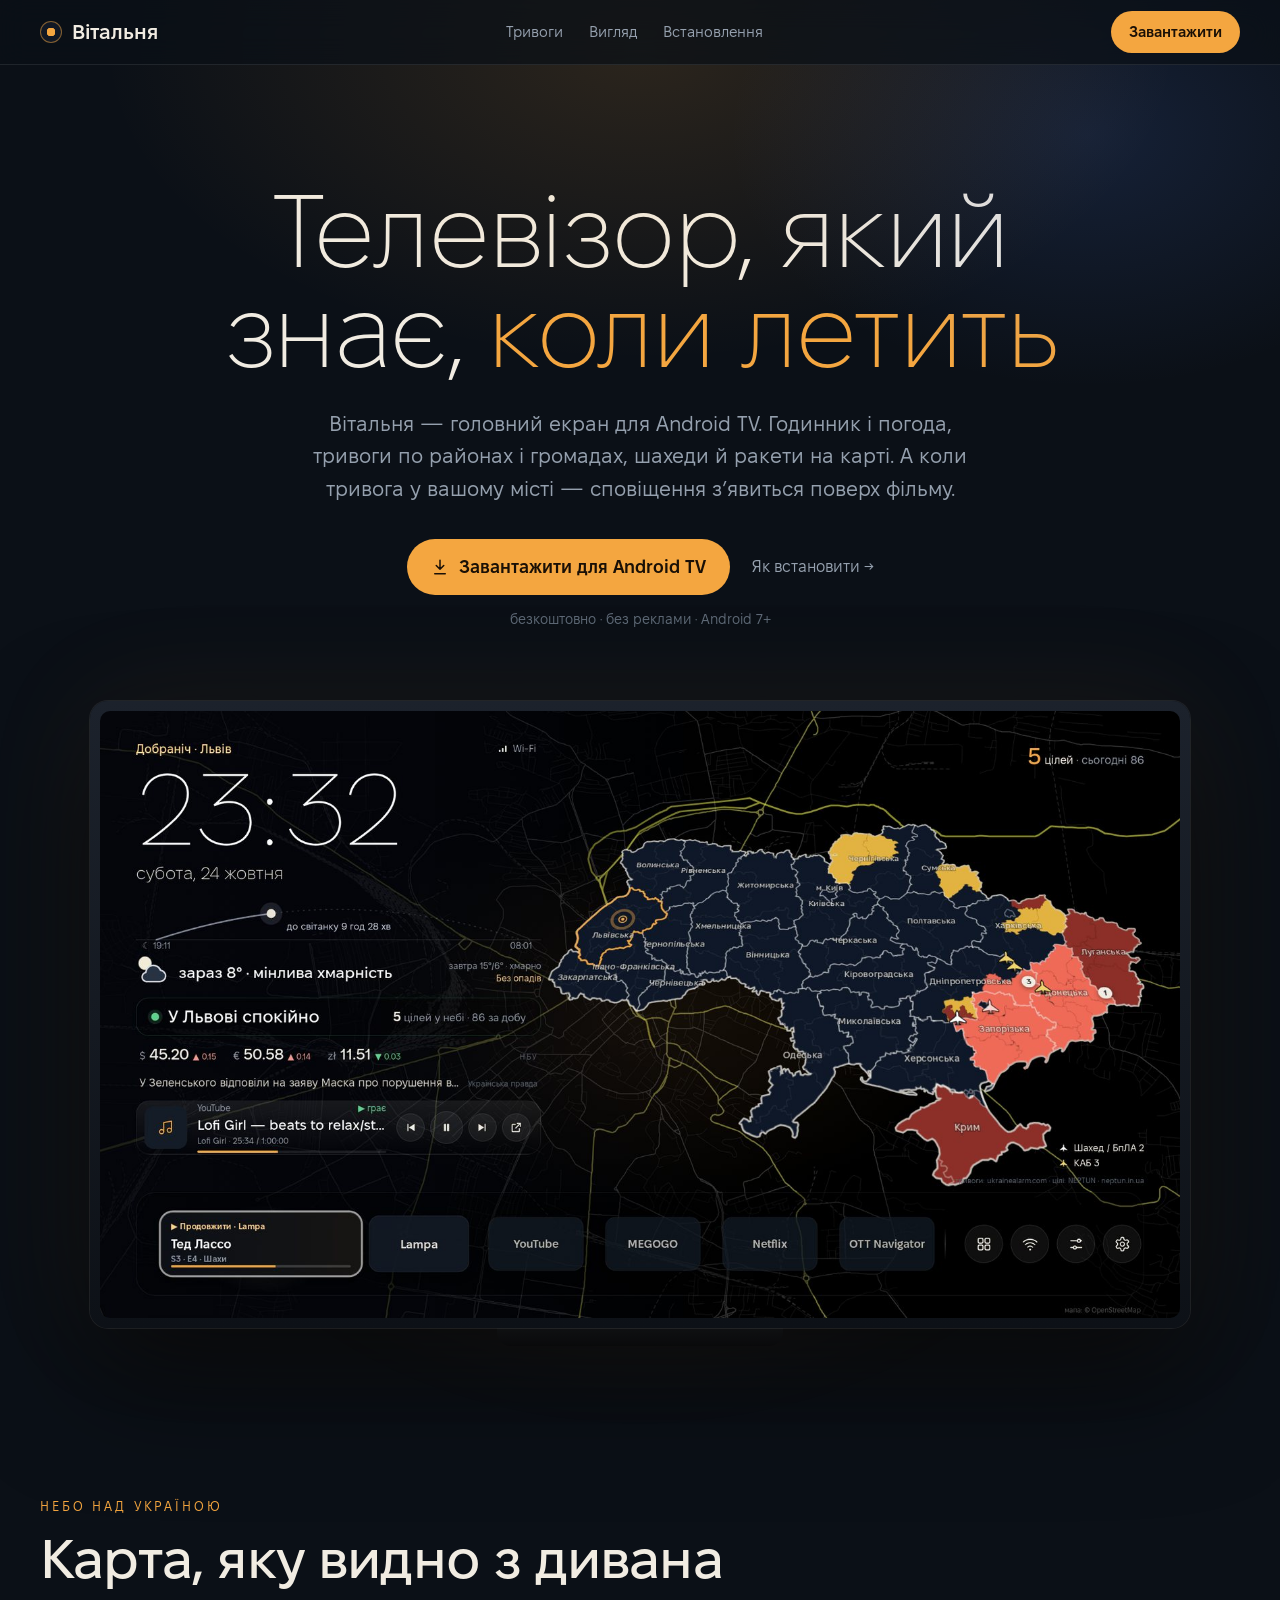
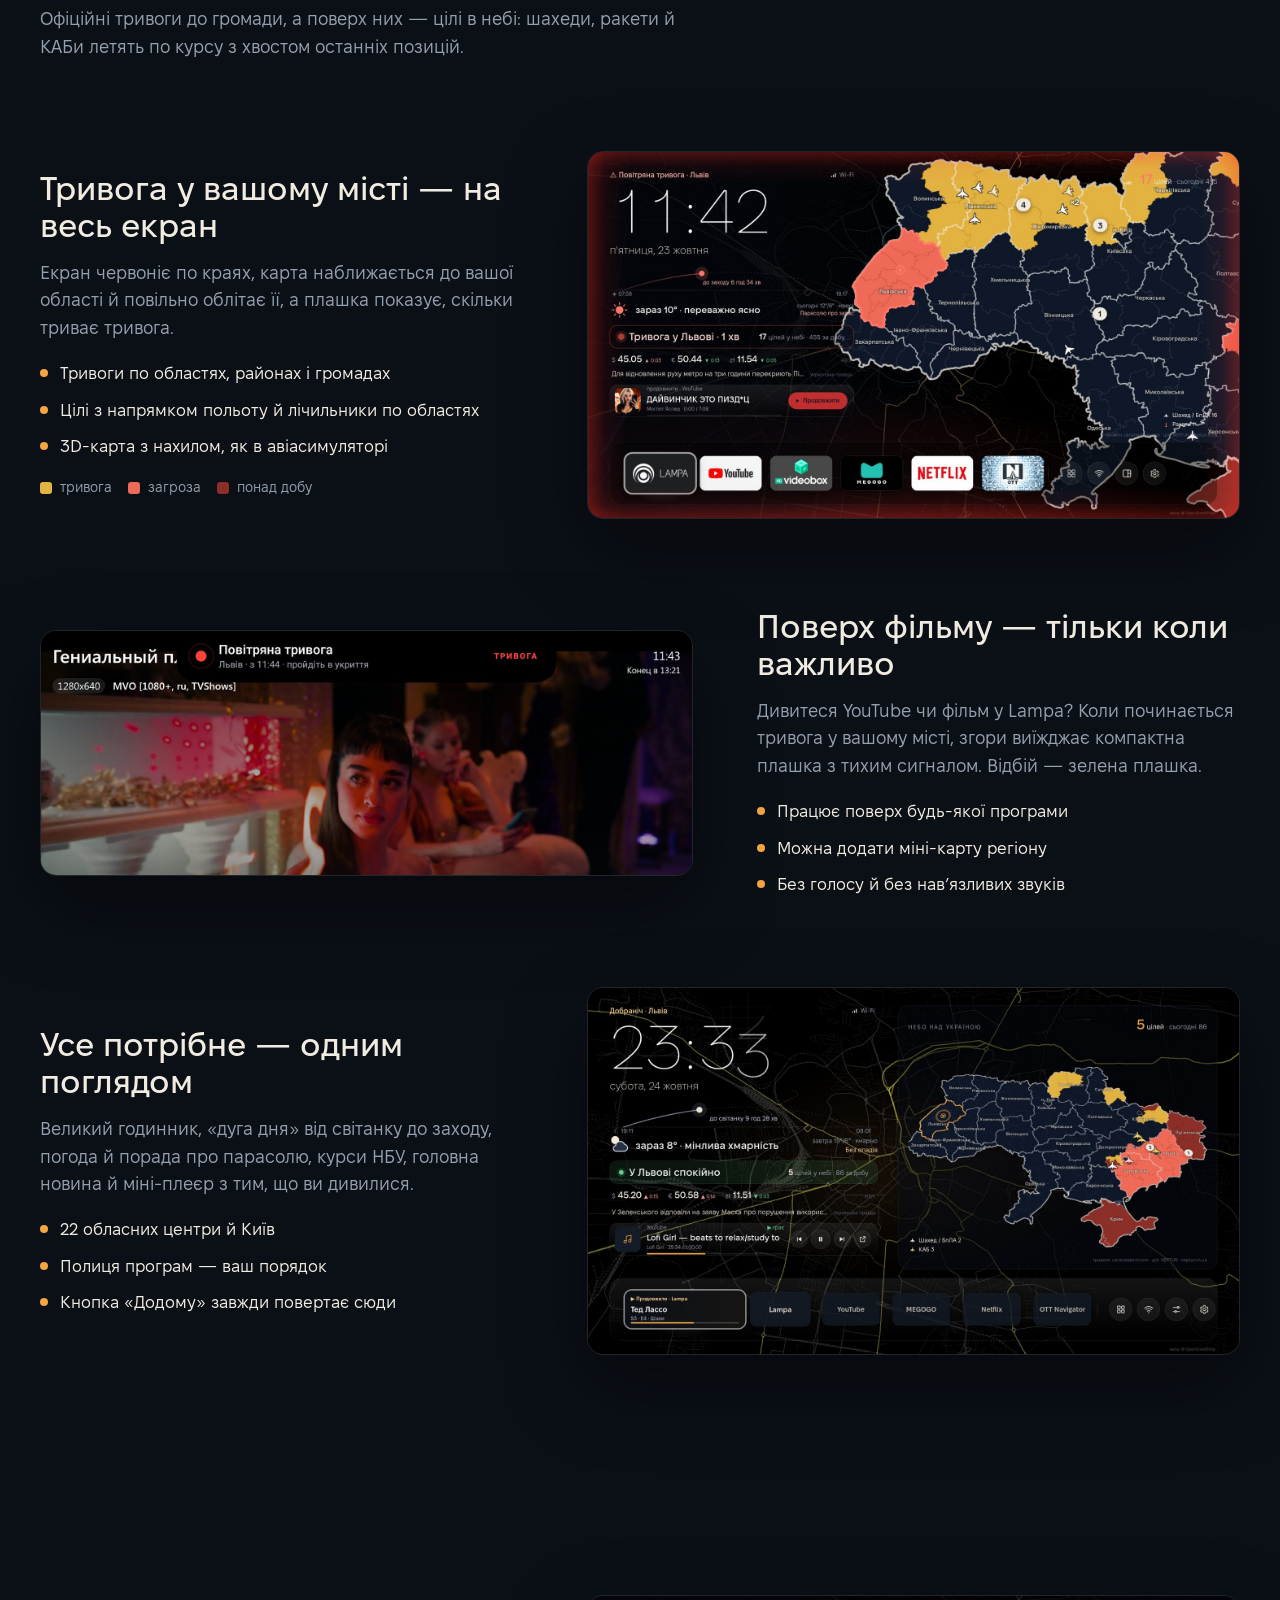
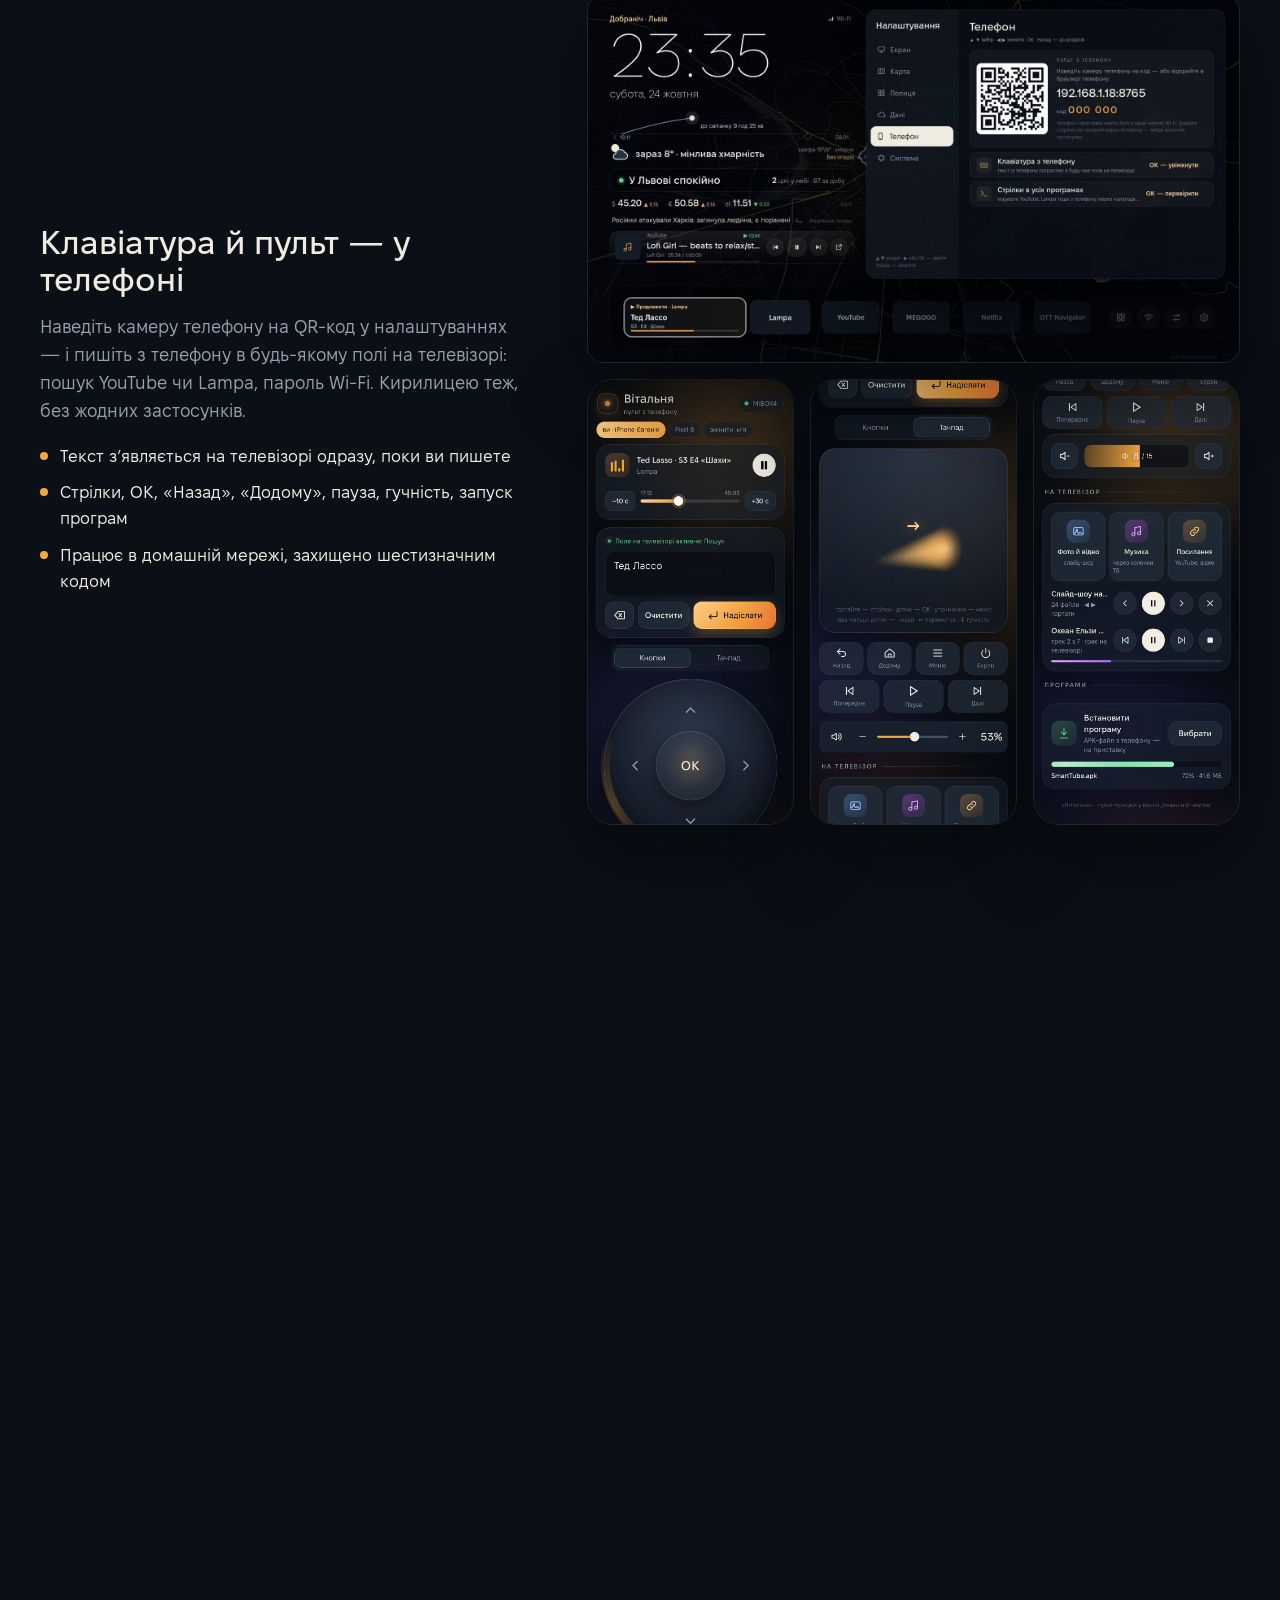
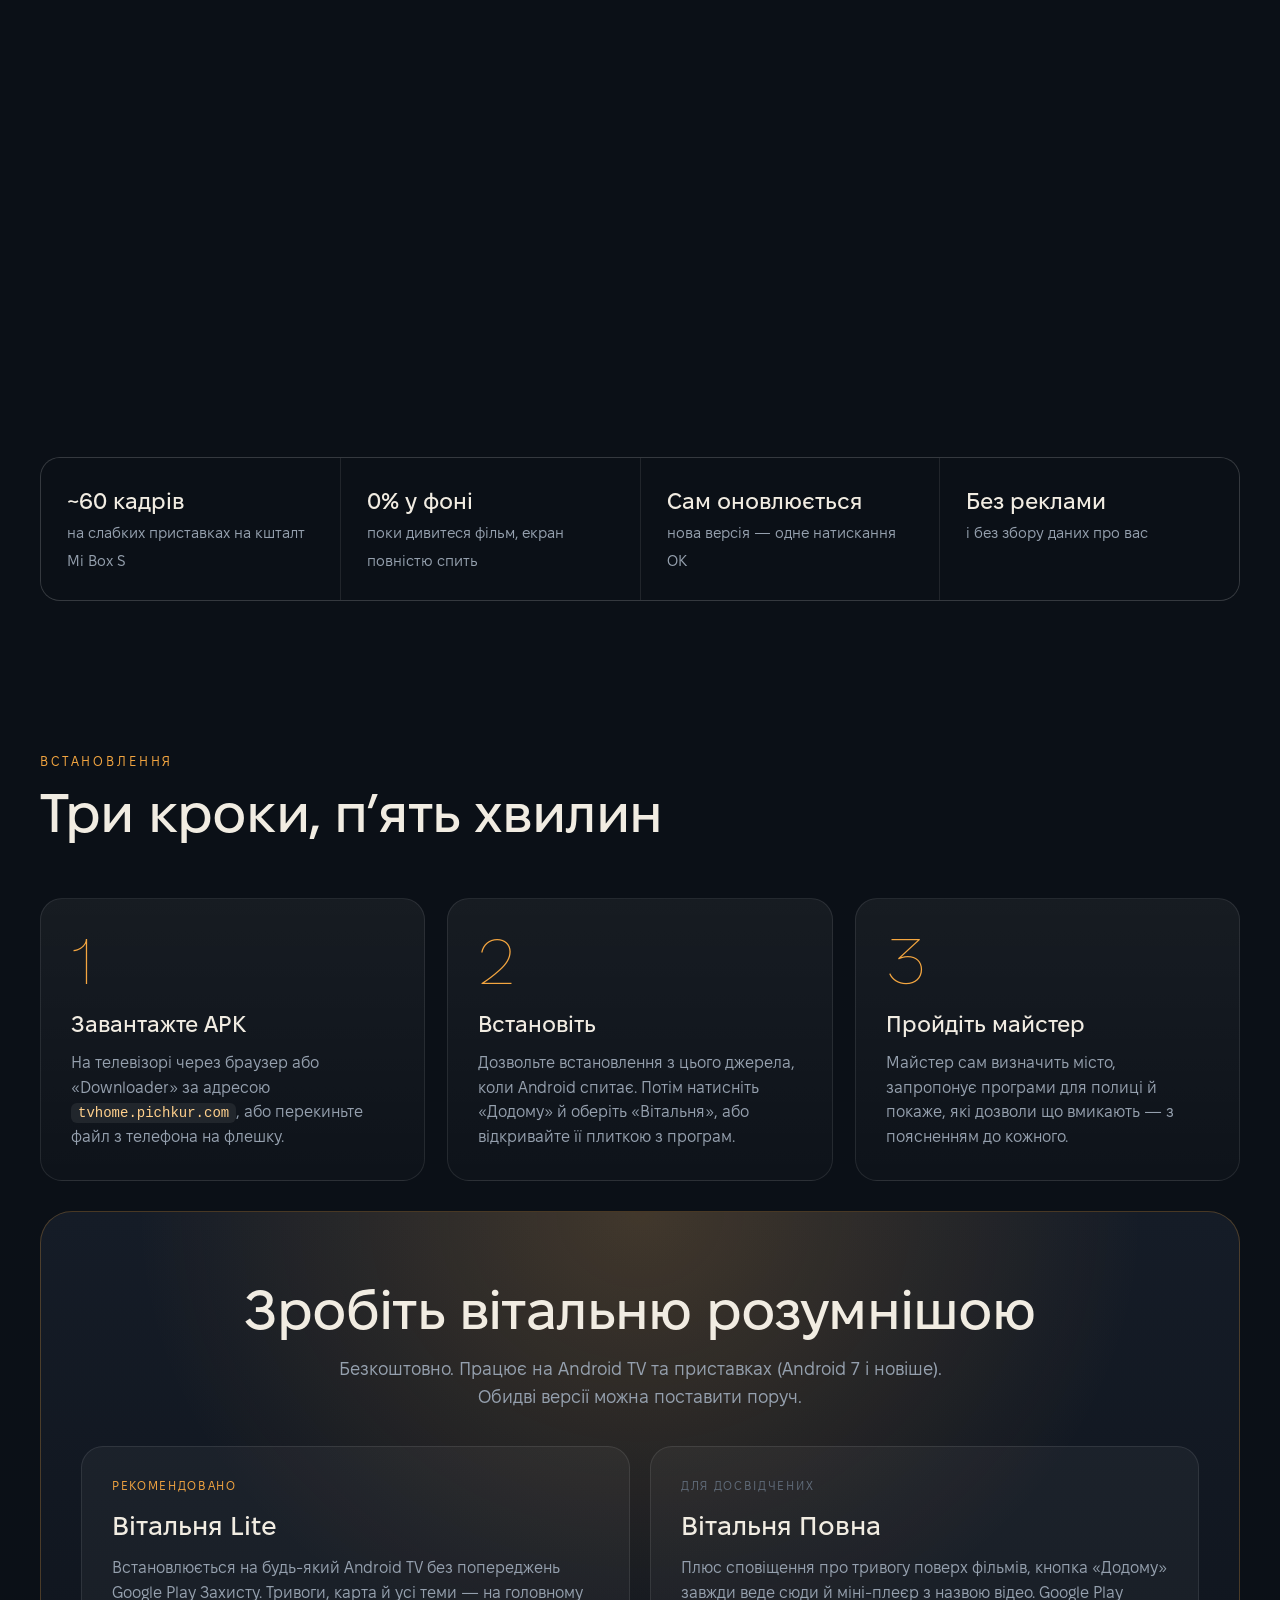
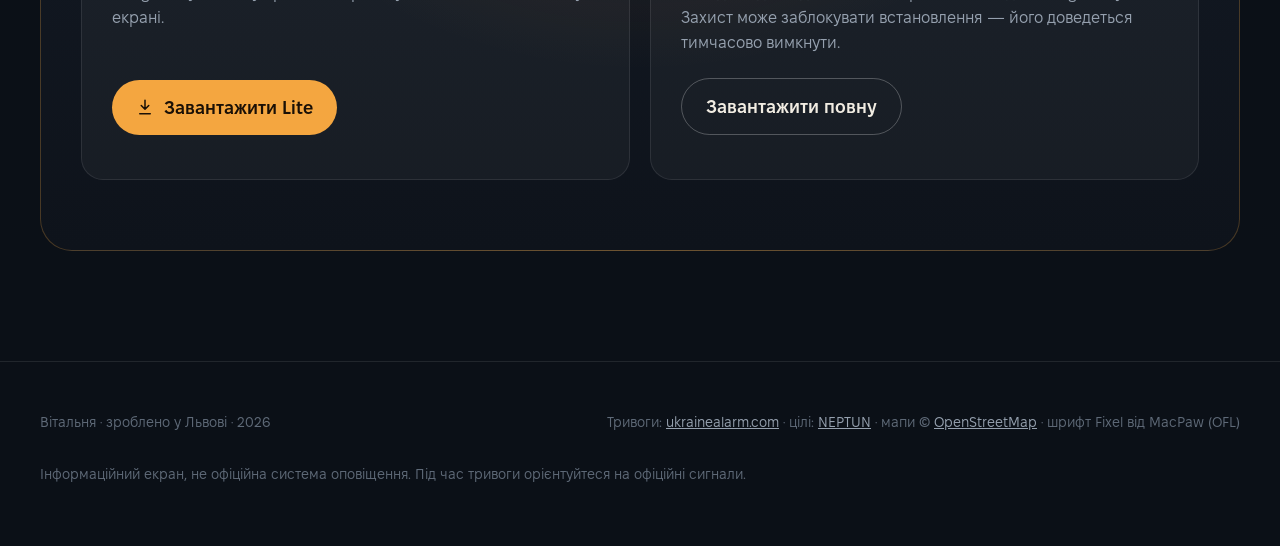
==== commit fccf6975: "Fresh phone-remote screenshots on the site and in the README Co-Authored-By: Claude Opus 5.5 <norepl" ====
--- a/site/index.html
+++ b/site/index.html
@@ -145,7 +145,8 @@
   .band { padding: 50px 22px; }
 }
 @media (prefers-reduced-motion: reduce) { *, *::before { animation: none !important; transition: none !important; } .reveal { opacity: 1; transform: none; } }
-.phones { display: grid; grid-template-columns: 1.35fr .65fr; gap: 22px; align-items: end; }
+.phones { display: grid; grid-template-columns: 1fr 1fr 1fr; gap: 16px; align-items: start; }
+.phones .shot { grid-column: 1 / -1; }
 .phones .pm img { width: 100%; border-radius: 26px; border: 1px solid var(--line); box-shadow: 0 30px 80px rgba(0,0,0,.45); }
 @media (max-width: 760px) { .phones { grid-template-columns: 1fr; } .phones .pm { max-width: 300px; margin: 0 auto; } }
 </style>
@@ -222,7 +223,7 @@
         <p>Наведіть камеру телефону на QR-код у налаштуваннях — і пишіть з телефону в будь-якому полі на телевізорі: пошук YouTube чи Lampa, пароль Wi‑Fi. Кирилицею теж, без жодних застосунків.</p>
         <ul><li>Текст з’являється на телевізорі одразу, поки ви пишете</li><li>Стрілки, ОК, «Назад», «Додому», пауза, гучність, запуск програм</li><li>Працює в домашній мережі, захищено шестизначним кодом</li></ul>
       </div>
-      <div class="phones"><div class="shot"><img src="img/phone-tv.jpg?v=146" alt="Налаштування → Телефон: QR-код і код для підключення" loading="lazy" width="1600" height="900"></div><div class="pm"><img src="img/phone.jpg?v=146" alt="Пульт «Вітальні» на телефоні: поле для тексту, круглий джойстик, медіа й гучність" loading="lazy"></div></div>
+      <div class="phones"><div class="shot"><img src="img/phone-tv.jpg?v=146" alt="Налаштування → Телефон: QR-код і код для підключення" loading="lazy" width="1600" height="900"></div><div class="pm"><img src="img/phone.jpg?v=150" alt="Пульт «Вітальні» на телефоні: поле для тексту, круглий джойстик, медіа й гучність" loading="lazy"></div><div class="pm"><img src="img/phone-tp.jpg?v=150" alt="Тачпад: жести пальцем замість кнопок" loading="lazy"></div><div class="pm"><img src="img/phone-send.jpg?v=150" alt="З телефону на телевізор: фото, музика, посилання й встановлення APK" loading="lazy"></div></div>
     </div>
 
     <div class="feature flip reveal">
